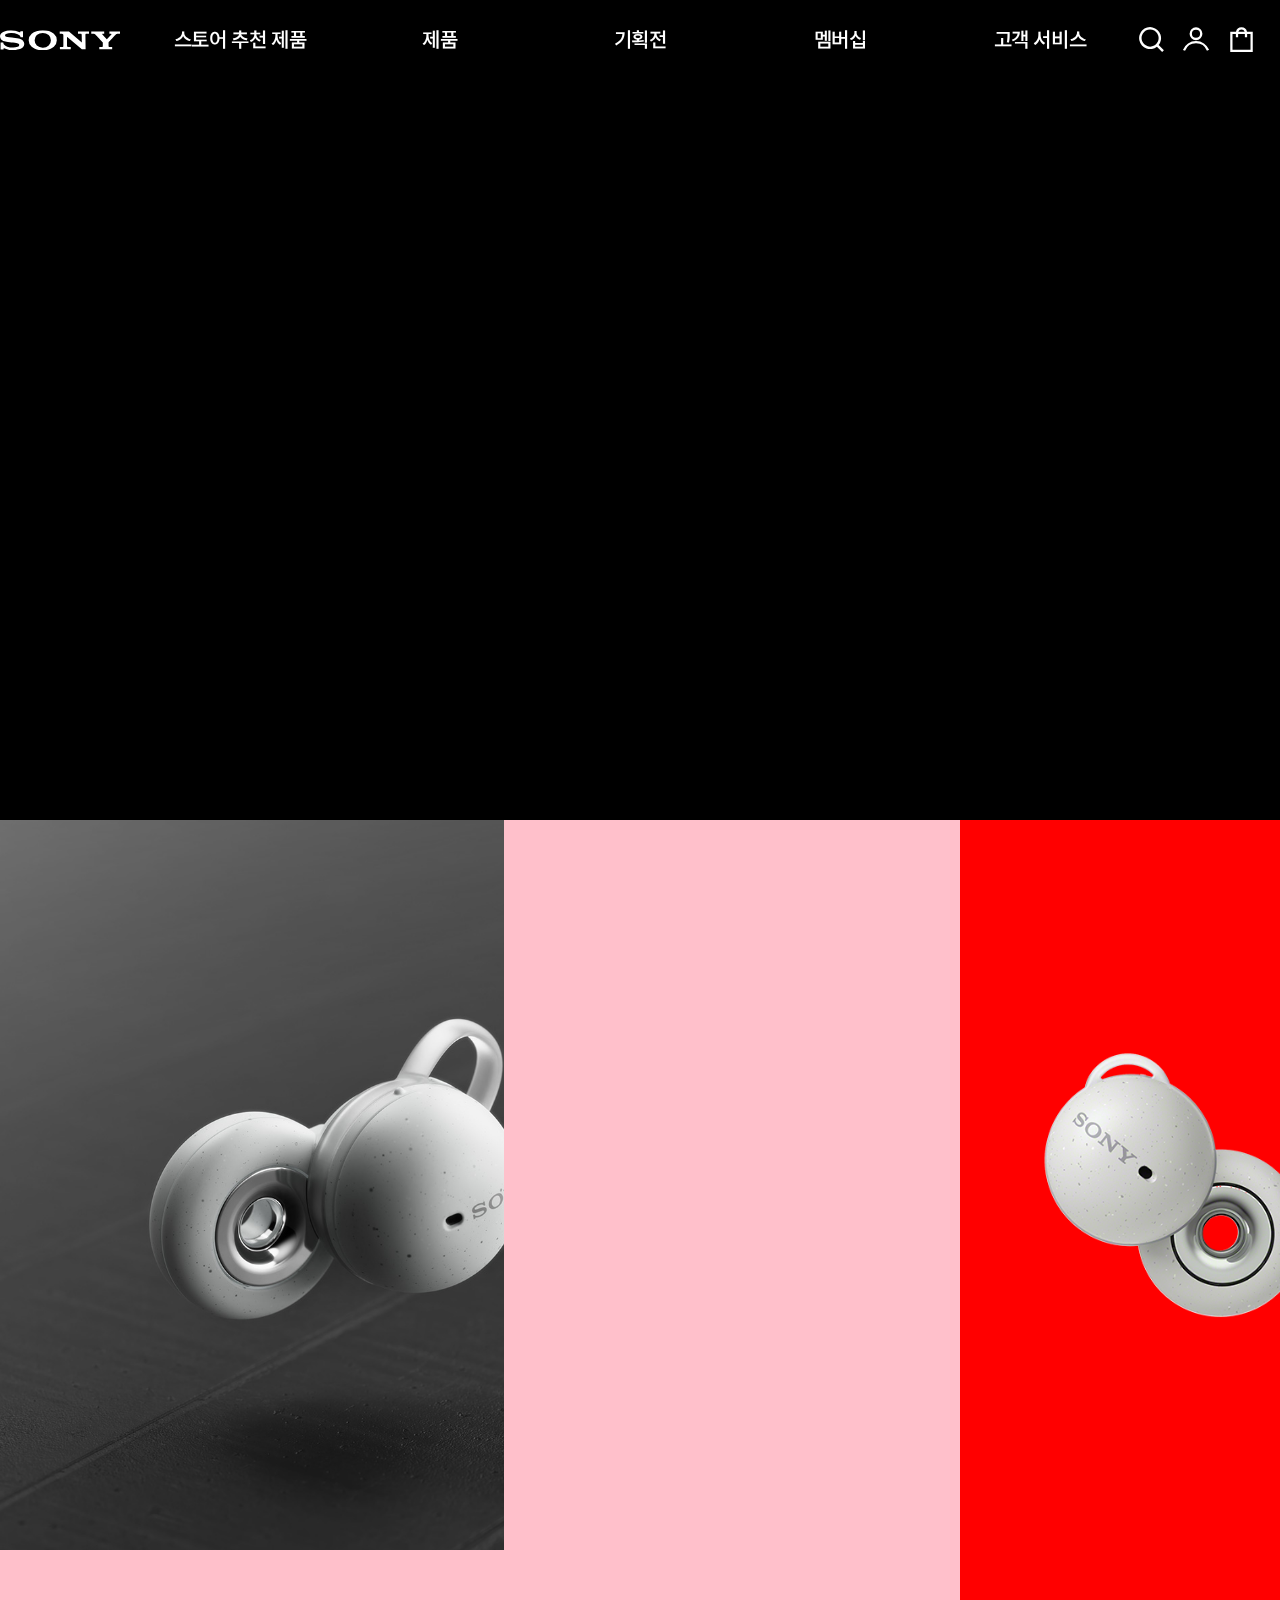
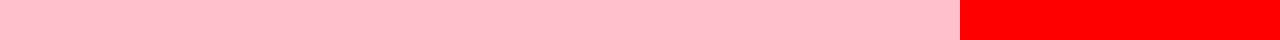
==== index.html @ 3d5e2ffe "fix visual, add signature" ====
<!DOCTYPE html>
<html lang="ko">

<head>
    <meta charset="utf-8">
    <!-- favicon -->
    <link rel="icon" href="/images/favicon_144x144.png">
    <meta name="msapplication-TileImage" content="/images/favicon_144x144.png">
    <link rel="apple-touch-icon" href="/images/favicon_144x144.png">
    <link rel="shortcut icon" href="/images/favicon_144x144.png">

    <meta name="title" content="소니스토어" data-rh="true">
    <meta name="description"
        content="소니 공식 온라인 스토어에서 소니의 최신 제품을 만나고, 카메라, 렌즈, 헤드폰, 이어폰을 구입하는 것은 물론, 소니의 액세서리 및 기기 지원에 대해 살펴보세요."
        data-rh="true">
    <meta property="og:type" content="website" data-rh="true">
    <meta property="og:title" content="소니스토어" data-rh="true">
    <meta property="og:description"
        content="소니 공식 온라인 스토어에서 소니의 최신 제품을 만나고, 카메라, 렌즈, 헤드폰, 이어폰을 구입하는 것은 물론, 소니의 액세서리 및 기기 지원에 대해 살펴보세요."
        data-rh="true">
    <meta property="og:image" content="https://image.sony.co.kr/newStore/images/ogimage/main.jpg" data-rh="true">
    <meta property="twitter:card" content="summary" data-rh="true">
    <meta property="twitter:title" content="소니스토어" data-rh="true">
    <meta property="twitter:description"
        content="소니 공식 온라인 스토어에서 소니의 최신 제품을 만나고, 카메라, 렌즈, 헤드폰, 이어폰을 구입하는 것은 물론, 소니의 액세서리 및 기기 지원에 대해 살펴보세요."
        data-rh="true">
    <meta property="twitter:image" content="https://image.sony.co.kr/newStore/images/ogimage/main.jpg" data-rh="true">
    <meta itemprop="name" content="소니스토어" data-rh="true">
    <meta itemprop="description"
        content="소니 공식 온라인 스토어에서 소니의 최신 제품을 만나고, 카메라, 렌즈, 헤드폰, 이어폰을 구입하는 것은 물론, 소니의 액세서리 및 기기 지원에 대해 살펴보세요."
        data-rh="true">
    <meta itemprop="image" content="https://image.sony.co.kr/newStore/images/ogimage/main.jpg" data-rh="true">
    <meta http-equiv="X-UA-Compatible" content="IE=edge">
    <meta name="viewport" content="width=device-width,initial-scale=1,user-scalable=no">
    <title>메인</title>
    <!-- jquery -->
    <script src="https://code.jquery.com/jquery-2.2.4.min.js"
        integrity="sha256-BbhdlvQf/xTY9gja0Dq3HiwQF8LaCRTXxZKRutelT44=" crossorigin="anonymous"></script>

    <!-- swiper -->
    <link rel="stylesheet" href="js/swiper/swiper.min.css">


    <script src="js/swiper/swiper.min.js"></script>
    <!-- prefix -->
    <script src="js/prefixfree.min.js"></script>
    <!--[if lt IE 9]> 
    <script src="js/html5shiv.js"></script>
    <![endif]-->
    <!-- respond.js -->
    <script src="js/respond.min.js"></script>
    <!-- reset -->
    <link rel="stylesheet" href="css/reset.css">

    <link rel="stylesheet" href="css/style.css">
    <script src="js/script.js"></script>
</head>

<body>
    <div class="wrap">
        <!-- header -->
        <header class="header">
            <div class="header-wrap">
                <div class="header-logo">
                    <a href="#">
                        <img src="images/logo.cae2c042.svg" alt="">
                    </a>
                </div>
                <div class="header-gnb">
                    <ul class="menu-list clearfix">
                        <li><a href="#">스토어 추천 제품</a>
                            <ul class="sub-menu-list clearfix">
                                <li><a href="#">추천 제품</a></li>
                                <li><a href="#">선물 제안</a></li>
                            </ul>
                        </li>
                        <li><a href="#">제품</a>
                            <ul class="sub-menu-list clearfix">
                                <li><a href="#">카메라</a></li>
                                <li><a href="#">비디오 카메라</a></li>
                                <li><a href="#">오디오</a></li>
                                <li><a href="#">액세서리</a></li>
                                <li><a href="#">PlayStation®</a></li>
                            </ul>
                        </li>
                        <li><a href="#">기획전</a>
                            <ul class="sub-menu-list clearfix">
                                <li><a href="#">소니스토어 단독</a></li>
                                <li><a href="#">혜택존</a></li>
                                <li><a href="#">예약판매</a></li>
                                <li><a href="#">정품등록 이벤터</a></li>
                                <li><a href="#">LIVE ON</a></li>
                            </ul>
                        </li>
                        <li><a href="#">멤버십</a>
                            <ul class="sub-menu-list clearfix">
                                <li><a href="#">등급&혜택 안내</a></li>
                            </ul>
                        </li>
                        <li><a href="#">고객 서비스</a>
                            <ul class="sub-menu-list clearfix">
                                <li><a href="#">FAQ&공지사항</a></li>
                                <li><a href="#">정품등록 안내</a></li>
                                <li><a href="#">제품 지원</a></li>
                                <li><a href="#">구매 상담</a></li>
                                <li><a href="#">직영점 안내</a></li>
                                <li><a href="#">동영상 강좌</a></li>
                            </ul>
                        </li>
                    </ul>
                </div>
                <div class="header-ico">
                    <button class="search-btn"></button>
                    <button class="login-btn"></button>
                    <a href="#" class="cart-btn"></a>
                </div>
            </div>
        </header>
        <!-- main -->
        <section class="main">
            <div class="main-wrap">
                <!-- visual -->
                <div class="visual">
                    <div class="visual-wrap">
                        <!-- swiper 5개 다 동영상 -->
                        <div class="swiper-container sw-container">
                            <div class="swiper-wrapper">
                                <div class="swiper-slide">
                                    <video src="https://image.sony.co.kr/newStore/video/1214_SONY_A7M4_60s.mp4"
                                        class="visual-slide-play" muted autoplay loop></video>
                                    <div class="video-desc"></div>
                                </div>
                                <div class="swiper-slide">
                                    <video src="https://image.sony.co.kr/newStore/video/220613_WH-1000XM5_10sec.mp4"
                                        class="visual-slide-play v-size" muted autoplay loop></video>
                                    <div class="video-desc"></div>
                                </div>
                                <div class="swiper-slide">
                                    <video src="https://image.sony.co.kr/newStore/video/220401_Linkbuds_10sec.mp4"
                                        class="visual-slide-play" muted autoplay loop></video>
                                    <div class="video-desc"></div>
                                </div>
                                <div class="swiper-slide">
                                    <video src="https://image.sony.co.kr/newStore/video/220428_a1_60sec.mp4"
                                        class="visual-slide-play" muted autoplay loop></video>
                                    <div class="video-desc"></div>
                                </div>
                            </div>
                        </div>
                        <div class="swiper-pagination sw-pagination-made">
                            <span class="swiper-pagination-current">No.01</span>
                            <span class="swiper-pagination-total"></span>
                        </div>
                    </div>
                </div>
                <!-- signature -->
                <div class="signature">
                    <div class="signature-wrap clearfix">
                        <div class="sig-swiper-pic swiper-container">
                            <div class="sig-wrapper swiper-wrapper">
                                <!-- swiper 4개 동시에돌아감-->
                                <div class="swiper-slide sw-slide-1"></div>
                                <div class="swiper-slide sw-slide-2"></div>
                                <div class="swiper-slide sw-slide-3"></div>
                                <div class="swiper-slide sw-slide-4"></div>
                            </div>
                        </div>
                        
                        <div class="sig-swiper-items swiper-container">
                            <div class="sig-subslide-wrap swiper-wrapper">
                                <div class="swiper-slide sw-subslide-1"></div>
                                <div class="swiper-slide sw-subslide-2"></div>
                                <div class="swiper-slide sw-subslide-3"></div>
                                <div class="swiper-slide sw-subslide-4"></div>
                            </div>
                            <div class="swiper-scrollbar"></div>
                        </div>
                    </div>
                </div>
                <!-- event -->
                <div class="event">
                    <div class="event-title"></div>
                    <div class="event-list">
                        <div class="event-wrap">
                            <div class="event-desc">
                                <!-- <h2>여름방학, 일취월장</h2>
                                <p>언제 어디서나, 집중을 위한 필수템</p> -->
                            </div>
                            <div class="event-swiper"></div>
                        </div>
                        <div class="sub-event">
                            <div class="sub-event-swiper"></div>
                        </div>
                    </div>
                    <!-- <a href="#">더 보러가기</a> -->
                </div>
                <!-- product -->
                <div class="product">
                    <div class="product-wrap">
                        <h2 class="product-title"></h2>
                        <ul class="product-list">
                            <li><a href="#"></a></li>
                            <li><a href="#"></a></li>
                            <li><a href="#"></a></li>
                            <li><a href="#"></a></li>
                        </ul>
                    </div>
                </div>
                <!-- banner -->
                <div class="banner">
                    <div class="banner-wrap">
                        <div class="banner-title"></div>
                        <!-- <a href="#">자세히 보기</a> -->
                    </div>
                </div>
                <!-- help -->
                <div class="help">
                    <div class="help-wrap">
                        <div class="help-title"></div>
                        <ul class="help-list">
                            <li></li>
                            <li></li>
                            <li></li>
                            <li></li>
                        </ul>
                    </div>
                </div>
            </div>
        </section>
        <!-- footer -->
        <footer class="footer">
            <div class="footer-wrap">
                <div class="social-wrap">
                    <div class="follow-sns"></div>
                    <div class="family-company">
                        <div class="family-company-links"></div>
                        <a href="global-company"></a>
                    </div>
                </div>
                <div class="legal">
                    <div class="legal-list"></div>
                    <div class="legal-warning"></div>
                </div>
                <address class="sony-addr">
                    <span></span>
                    <span></span>
                    <span></span>
                    <span></span>
                </address>
            </div>
        </footer>
    </div>


</body>

</html>
---- css/style.css ----
@charset 'utf-8';

/* font */
@import url('https://fonts.googleapis.com/css2?family=Noto+Sans+KR:wght@400;700&family=Roboto:wght@300;400;700&display=swap');

@font-face {
    font-family: 'SSTpro';
    src: url('font/sstpro-bold.woff2');
}

@font-face {
    font-family: 'SSTpro';
    src: url('font/sstpro-light.woff2');
}

@font-face {
    font-family: 'SSTpro';
    src: url('font/sstpro-medium.woff2');
}

@font-face {
    font-family: "Segoe UI";
    src: url('font/Segoe\ UI.ttf');
}

@font-face {
    font-family: "Segoe UI";
    src: url('font/Segoe\ UI\ Bold.ttf');
}

@font-face {
    font-family: "Segoe UI";
    src: url('font/Segoe\ UI\ Bold\ Italic.ttf');
}

@font-face {
    font-family: "Segoe UI";
    src: url('font/Segoe\ UI\ Italic.ttf');
}

/* reset */
* {
    margin: 0;
    padding: 0;
    box-sizing: border-box;
}

ul,
li {
    list-style: none;
}

img {
    vertical-align: middle;
    border: 0;
}

a {
    color: black;
    text-decoration: none;
}

html {
    font-size: 10px;
    overflow-x: hidden;
}

button {
    cursor: pointer;
    font-size: inherit;
    border-radius: 0;
    background: none;
}

body {
    min-width: 320px;
    display: block;
    font-family:
        "SSTPro",
        "Noto Sans KR",
        -apple-system,
        BlinkMacSystemFont,
        /* no*/
        "Segoe UI",
        "Roboto",
        "Helvetica Neue",
        /* no*/
        Arial,
        /* no*/
        sans-serif,
        /* no*/
        "Apple Color Emoji",
        /* no*/
        "Segoe UI Emoji",
        /* no*/
        "Segoe UI Symbol";
    /* no*/
    font-size: 14px;
    line-height: 1.4;
    letter-spacing: -0.025em;
    color: #666;
    margin: 0 auto;
    overflow-x: hidden;
    background-color: #000;

    /* background-color: #000; */
}

/* 공통클래스 */
.clearfix::after {
    content: "";
    position: relative;
    display: block;
    width: 100%;
    clear: both;
}

.inner {
    position: relative;
    display: block;
    width: 100%;
    margin: 0 auto;
}

.wrap {
    width: 100%;
    min-width: 320px;
    background-color: #000;
}

/* header */
.header {
    position: fixed;
    left: 0;
    top: 0;
    width: 100%;
    background-color: #000;
    z-index: 99;
    height: 80px;
    /* overflow: hidden; */
}

.header-wrap {
    position: relative;
    display: block;
    width: 1920px;
    height: 80px;
    margin: 0 auto;
}

.header-logo {
    position: absolute;
    top: 50%;
    transform: translateY(-50%);
    padding: 9px 0;
}

.header-logo>a {
    position: relative;
    display: block;
    width: 100%;
    height: 100%;
}

.header-gnb {
    position: relative;
    display: block;
    width: 1000px;
    margin: 0 auto;
    /* background-color: pink; */
}

.header-gnb::before {
    content: '';
    position: absolute;
    left: 50%;
    transform: translateX(-50%);
    top: 80px;
    width: 100vw;
    height: 0;
    background-color: #000;
    visibility: hidden;
    transition: top 0.2s, height 0.2s;
    border-top: 1px solid rgba(255, 255, 255, 0.2);
}

.header-gnb:hover::before {
    /* padding: 1.4em 0 2.6em; */
    top: 80px;
    height: calc(100% - 80px);
    visibility: visible;
}

.header-gnb:hover .sub-event-swiper {
    visibility: visible;
    margin-top: 0;
}

.menu-list {
    position: relative;
    display: table;
    table-layout: fixed;
    /* height: 80px; */
}

.menu-list>li>a {
    display: block;
    height: 80px;
    /* background-color: red; */

}

.menu-list>li:hover>a {
    color: #5865f5;
    border-bottom: 2px solid #5865f5;
}

.menu-list>li:hover .sub-menu-list {}

.menu-list>li:hover {
    background-color: #111;
}

.menu-list li {
    display: table-cell;
    /* float: left; */
    width: 200px;
}

.menu-list li a {
    display: block;
    color: #fff;
    text-align: center;
    font-weight: 500;
    font-size: 20px;
    line-height: 1;
    padding: 29px 0;
    transition: color 0.5s;
}

/* .header-show {
    height: 40%;
} */

.header-gnb:hover .sub-menu-list {
    padding: 20px 0;
    visibility: visible;
}

.sub-menu-list {
    position: relative;
    display: block;
    height: 100%;
    padding: 0;
    transition: padding 0.2s;
    visibility: hidden;
    /* transition: margin 0.2s; */
}

/* .sub-menu-show {
    display: block;
    visibility: visible;
    height: 100%;
} */

.sub-menu-list li:hover a {
    color: #5865f5;
}

.sub-menu-list li {
    width: 100%;
    display: block;
    transition: all 0.1s;
}

.sub-menu-list li a {
    display: block;
    padding: 15px 0;
    font-weight: 300;
    line-height: 1.4;
    font-size: 19px;
    color: #ccc;
}


.header-ico {
    position: absolute;
    right: 25px;
    top: 0;
    padding-top: 25px;
    padding-bottom: 15px;
    height: 100%;
}

.search-btn {
    display: inline-block;
    width: 27px;
    height: 27px;
    background: url('../images/ic_search.svg') no-repeat center;
    background-size: contain;
    color: #fff;
    border: 0;
}

.login-btn {
    display: inline-block;
    width: 28px;
    height: 28px;
    background: url('../images/ic_mypage.svg') no-repeat center;
    background-size: contain;
    color: #fff;
    border: 0;
    margin-left: 14px;
}

.cart-btn {
    display: inline-block;
    width: 27px;
    height: 27px;
    background: url('../images/ic_cart.svg') no-repeat center;
    background-size: contain;
    color: #fff;
    border: 0;
    margin-left: 14px;
}

@media all and (max-width:1800px) {
    .header-wrap {
        width: 100%;
    }
}

/* main */
.main {
    width: 100%;

}

.main-wrap {
    width: 1920px;
    height: 100%;
    margin: 0 auto;

}

/* visual */

.visual {
    width: 100%;
    height: 100%;
}

.visual-wrap {
    position: relative;
    width: 100%;
    height: 100%;
}

.sw-container {
    position: relative;
    margin: 0 auto;
    padding: 0;
}

.swiper-wrapper {
    position: relative;
    width: 100%;
    height: 100%;
    box-sizing: content-box;

}

.swiper-slide {
    height: calc(100vh - 80px);
    max-height: 1100px;
    min-height: 600px;
    background-size: cover;
    background-repeat: no-repeat;
    background-position: 50%;
}

.visual-slide-play {
    width: 100%;
    height: 100%;
    object-fit: fill;
}

.v-size {
    height: 100%;
}

.video-desc {
    width: 100%;
}

.swiper-pagination {
    position: absolute;
    left: auto;
    right: 30px;
    bottom: 35px;
    width: auto;
    font-size: 16px;
    background-color: white;
}



/* signature */
.signature {
    position: relative;
    height: 100%;
}

.signature-wrap {
    position: relative;
    background-color: pink;
    width: 100%;
}

.sig-swiper-pic {
    position: relative;
    display: block;
    float: left;
    width: 50%;
    height: 100%;
    overflow: hidden;
}

.sw-slide-1 {
    position: relative;
    display: block;
    width: 56vh;
    height: 57vw;
    background: url('../images/메인추천배너_01.jpg');
    background-size: cover;
}


.sig-swiper-items {
    position: relative;
    display: block;
    width: 50%;
    height: 100%;
    background-color: red;
}

.sig-subslide-wrap {}

.sw-subslide-1 {
    position: relative;
    display: block;
    width: 56vh;
    height: 57vw;
    background: url('../images/signature-items-1.png');
    background-size: cover;
}

/* event */

/* product */

/* banner */

/* help */

/* footer */
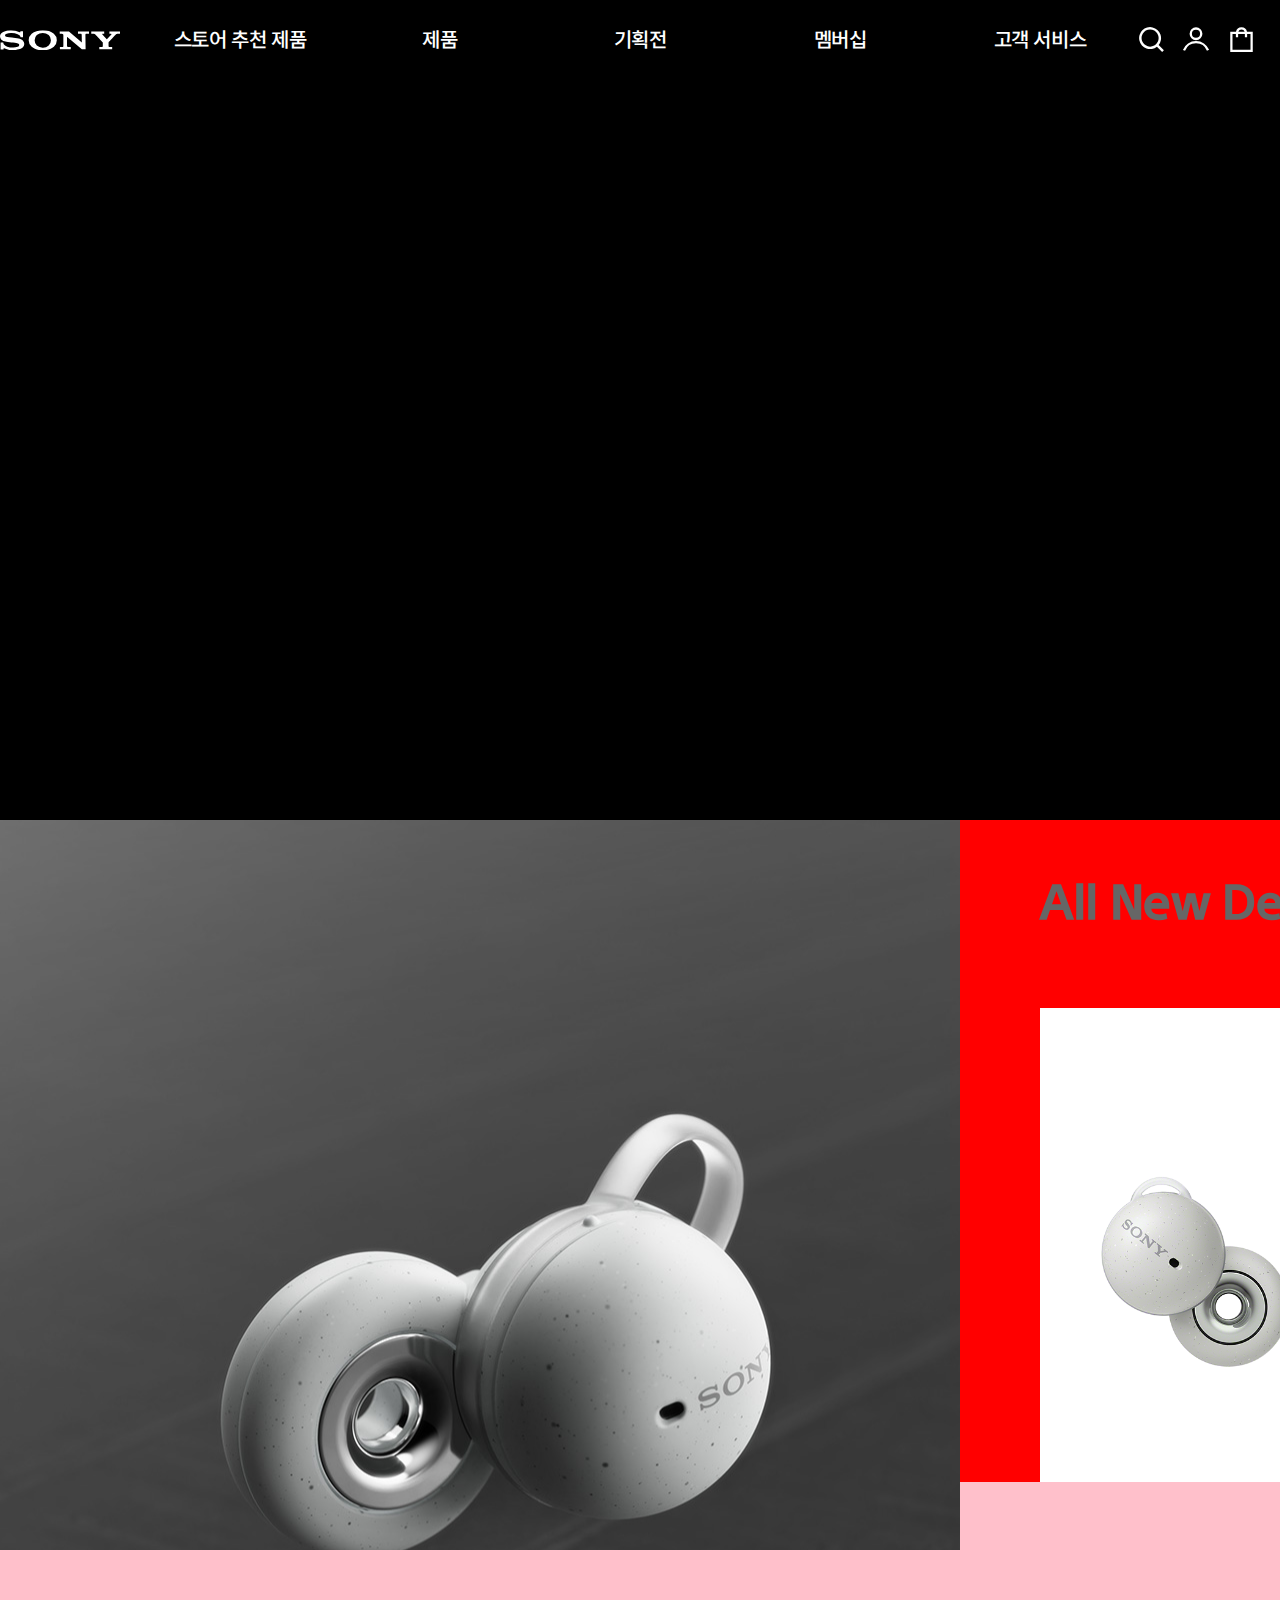
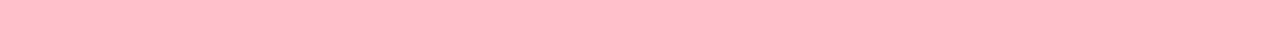
==== commit bcf9d339: "add signature" ====
--- a/index.html
+++ b/index.html
@@ -165,13 +165,18 @@
                                 <div class="swiper-slide sw-slide-4"></div>
                             </div>
                         </div>
-                        
+
                         <div class="sig-swiper-items swiper-container">
                             <div class="sig-subslide-wrap swiper-wrapper">
-                                <div class="swiper-slide sw-subslide-1"></div>
-                                <div class="swiper-slide sw-subslide-2"></div>
-                                <div class="swiper-slide sw-subslide-3"></div>
-                                <div class="swiper-slide sw-subslide-4"></div>
+                                <div class="swiper-slide sw-subslide-1">
+                                    <h2 class="subslide-title">All New Design</h2>
+                                    <div class="subslide-img-wrap">
+                                        <a href="#" class="subslide-img-1"></a>
+                                    </div>
+                                    <h3 class="item-name">WH-1000XM5</h3>
+                                    <p class="item-desc">All New Design</p>
+                                </div>
+
                             </div>
                             <div class="swiper-scrollbar"></div>
                         </div>
--- a/css/style.css
+++ b/css/style.css
@@ -249,7 +249,7 @@
 
 .sub-menu-list {
     position: relative;
-    display: block;
+    display: none;
     height: 100%;
     padding: 0;
     transition: padding 0.2s;
@@ -429,7 +429,7 @@
 .sw-slide-1 {
     position: relative;
     display: block;
-    width: 56vh;
+    width: 100%;
     height: 57vw;
     background: url('../images/메인추천배너_01.jpg');
     background-size: cover;
@@ -441,6 +441,7 @@
     display: block;
     width: 50%;
     height: 100%;
+    padding-left: 80px;
     background-color: red;
 }
 
@@ -449,12 +450,41 @@
 .sw-subslide-1 {
     position: relative;
     display: block;
-    width: 56vh;
-    height: 57vw;
-    background: url('../images/signature-items-1.png');
+    width: 100%;
+    height: 51.7vw;
+}
+
+.subslide-title {
+    position: relative;
+    display: block;
+    font-size: 48px;
+    font-weight: 700;
+    line-height: 1.2;
+    margin-top: 50px;
+    margin-bottom: 80px;
+}
+
+.subslide-img-wrap {
+    position: relative;
+    display: block;
+    width: 528px;
+    height: 528px;
+    background-color: #fff;
+}
+
+.subslide-img-1 {
+    position: relative;
+    display: block;
+    width: 100%;
+    height: 100%;
+    background: url('../images/signature-items-1.png') no-repeat left;
     background-size: cover;
 }
 
+.item-name {}
+
+.item-desc {}
+
 /* event */
 
 /* product */
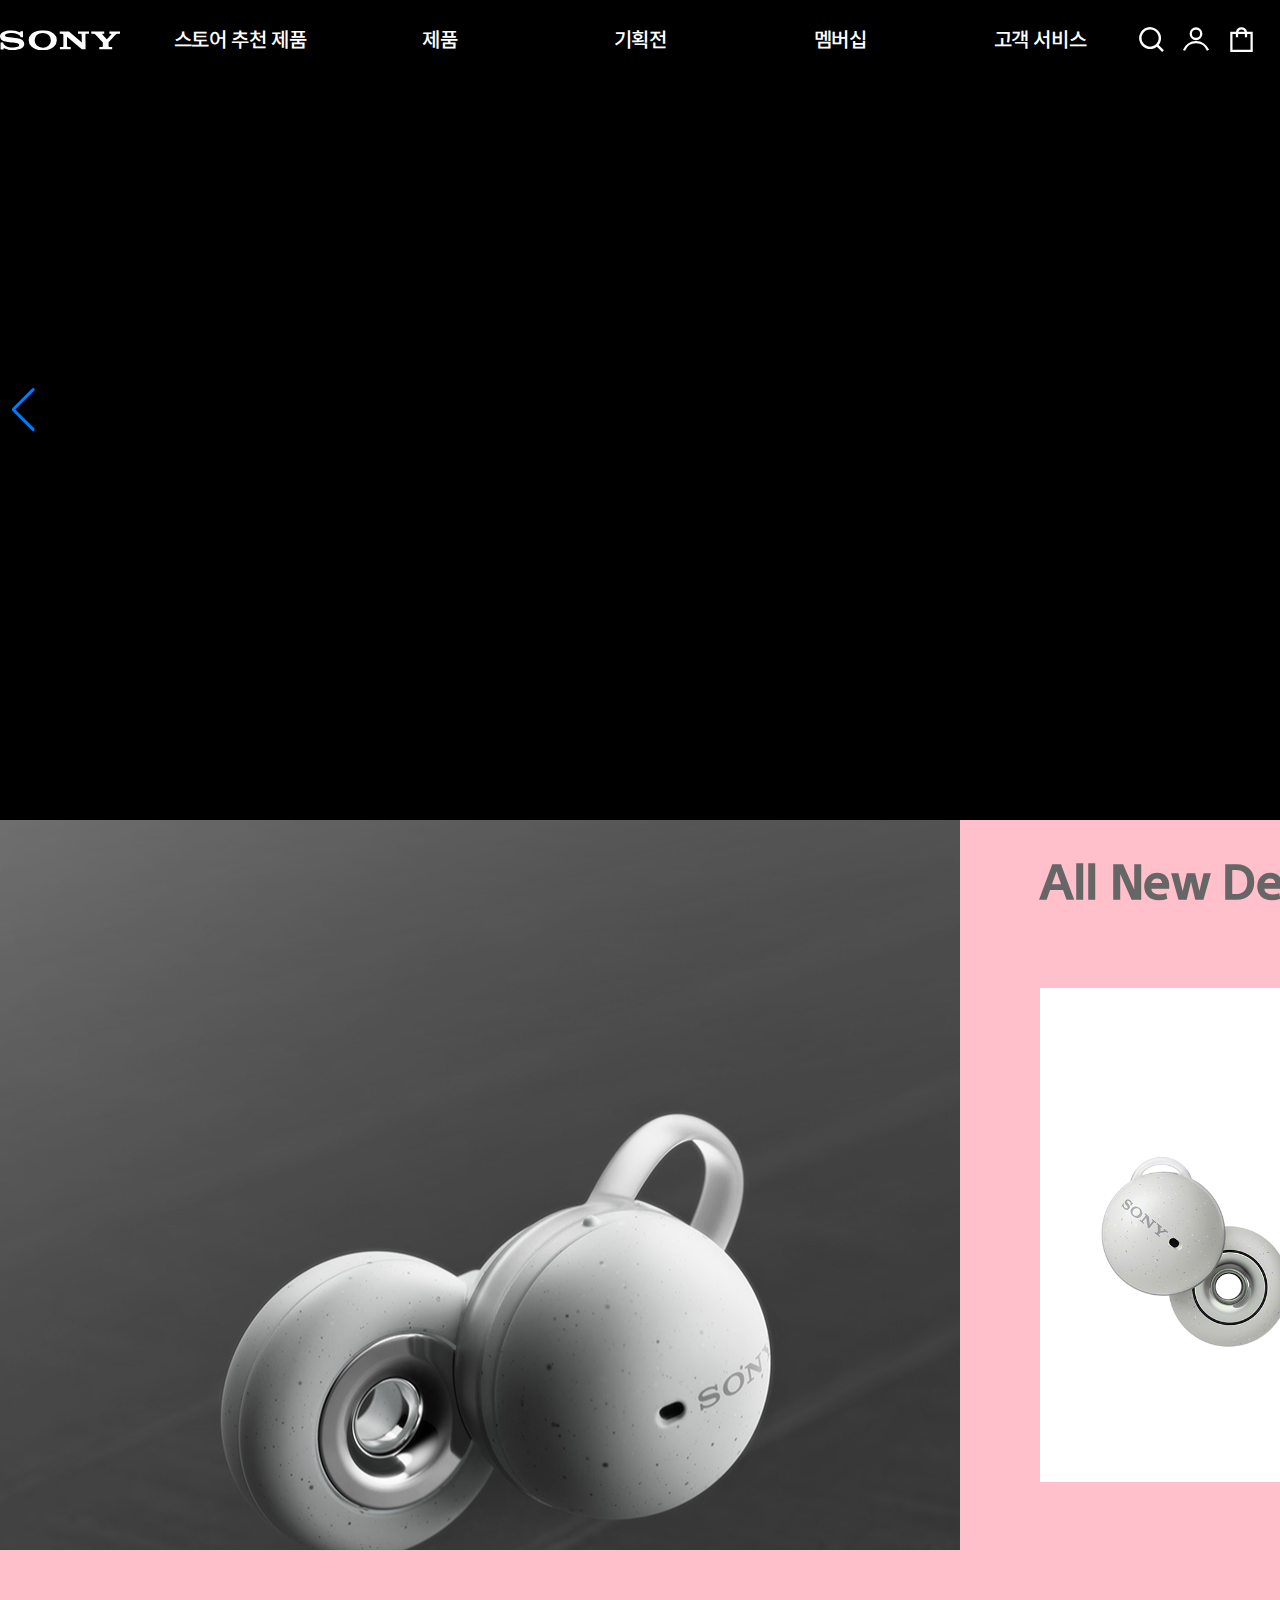
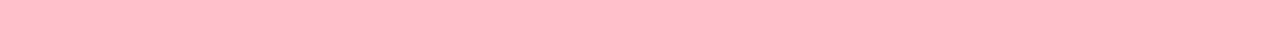
==== commit 526c5077: "add swiper-button and javascript" ====
--- a/index.html
+++ b/index.html
@@ -147,6 +147,8 @@
                                 </div>
                             </div>
                         </div>
+                        <div class="swiper-button-next"></div>
+                        <div class="swiper-button-prev"></div>
                         <div class="swiper-pagination sw-pagination-made">
                             <span class="swiper-pagination-current">No.01</span>
                             <span class="swiper-pagination-total"></span>
--- a/css/style.css
+++ b/css/style.css
@@ -393,6 +393,16 @@
     width: 100%;
 }
 
+.swiper-button-next {
+    position: absolute;
+    top: 0px;
+    left: 0px;
+    width: 50px;
+    height: 50px;
+    background-color: #fff;
+    transform: translate(-50%, -50%);
+}
+
 .swiper-pagination {
     position: absolute;
     left: auto;
@@ -442,7 +452,6 @@
     width: 50%;
     height: 100%;
     padding-left: 80px;
-    background-color: red;
 }
 
 .sig-subslide-wrap {}
@@ -460,7 +469,7 @@
     font-size: 48px;
     font-weight: 700;
     line-height: 1.2;
-    margin-top: 50px;
+    margin-top: 30px;
     margin-bottom: 80px;
 }
 
@@ -481,9 +490,19 @@
     background-size: cover;
 }
 
-.item-name {}
-
-.item-desc {}
+.item-name {
+    margin-top: 16px;
+    line-height: 1.3;
+    font-size: 32px;
+    font-weight: 700;
+    color: #222;
+}
+
+.item-desc {
+    margin-top: 4px;
+    font-size: 18px;
+    color: #666;
+}
 
 /* event */
 
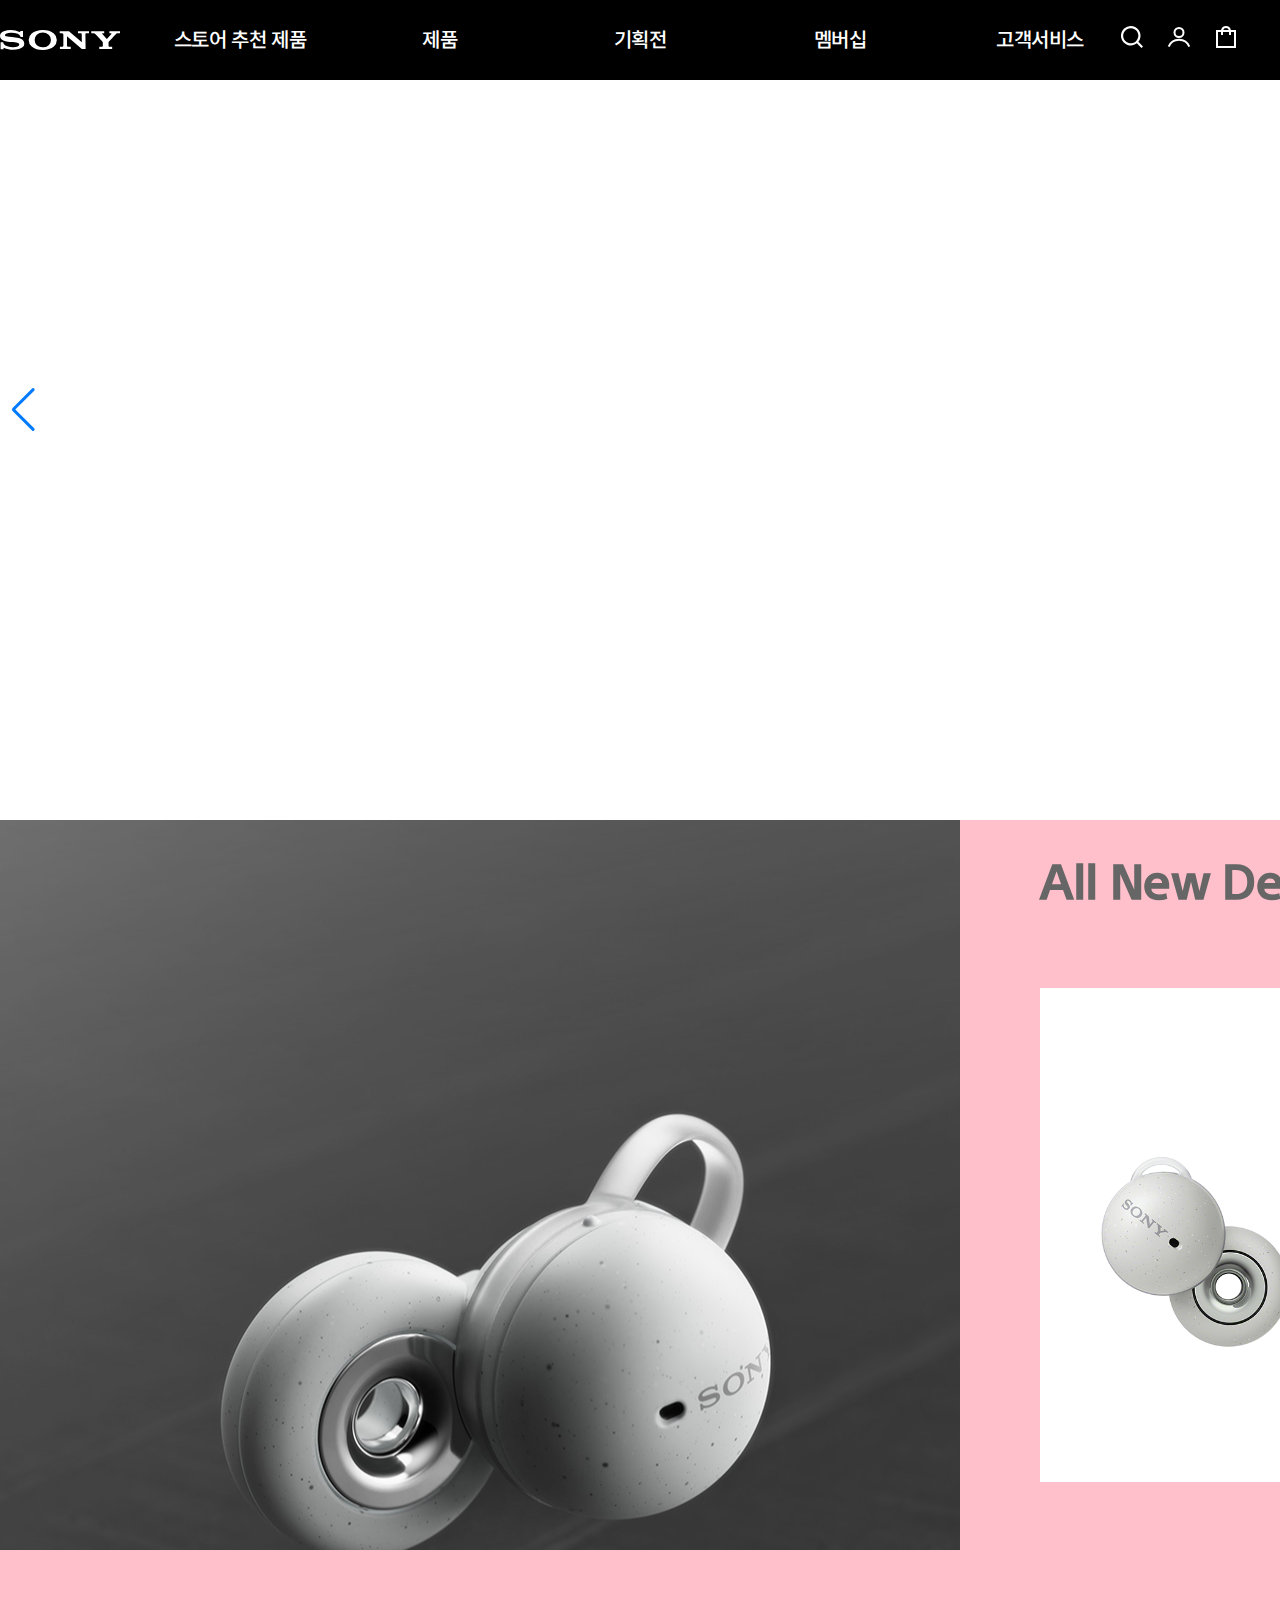
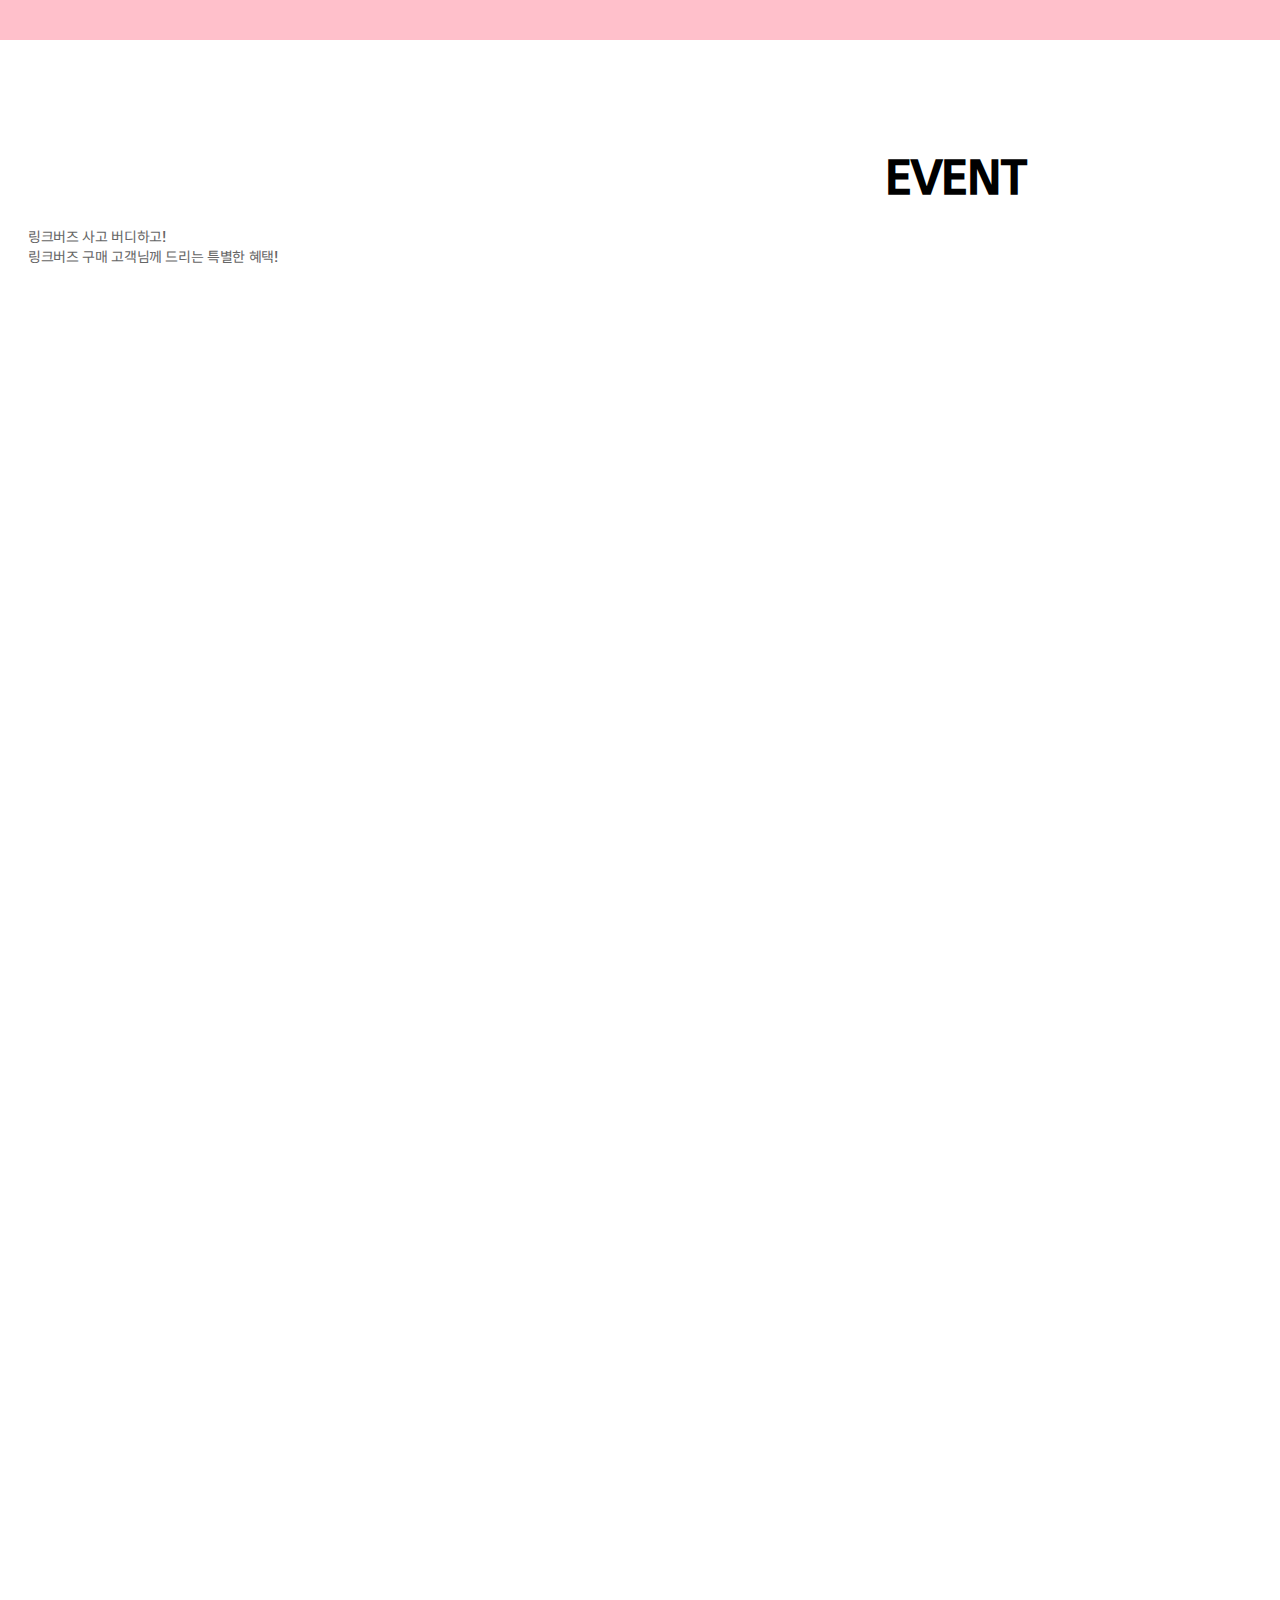
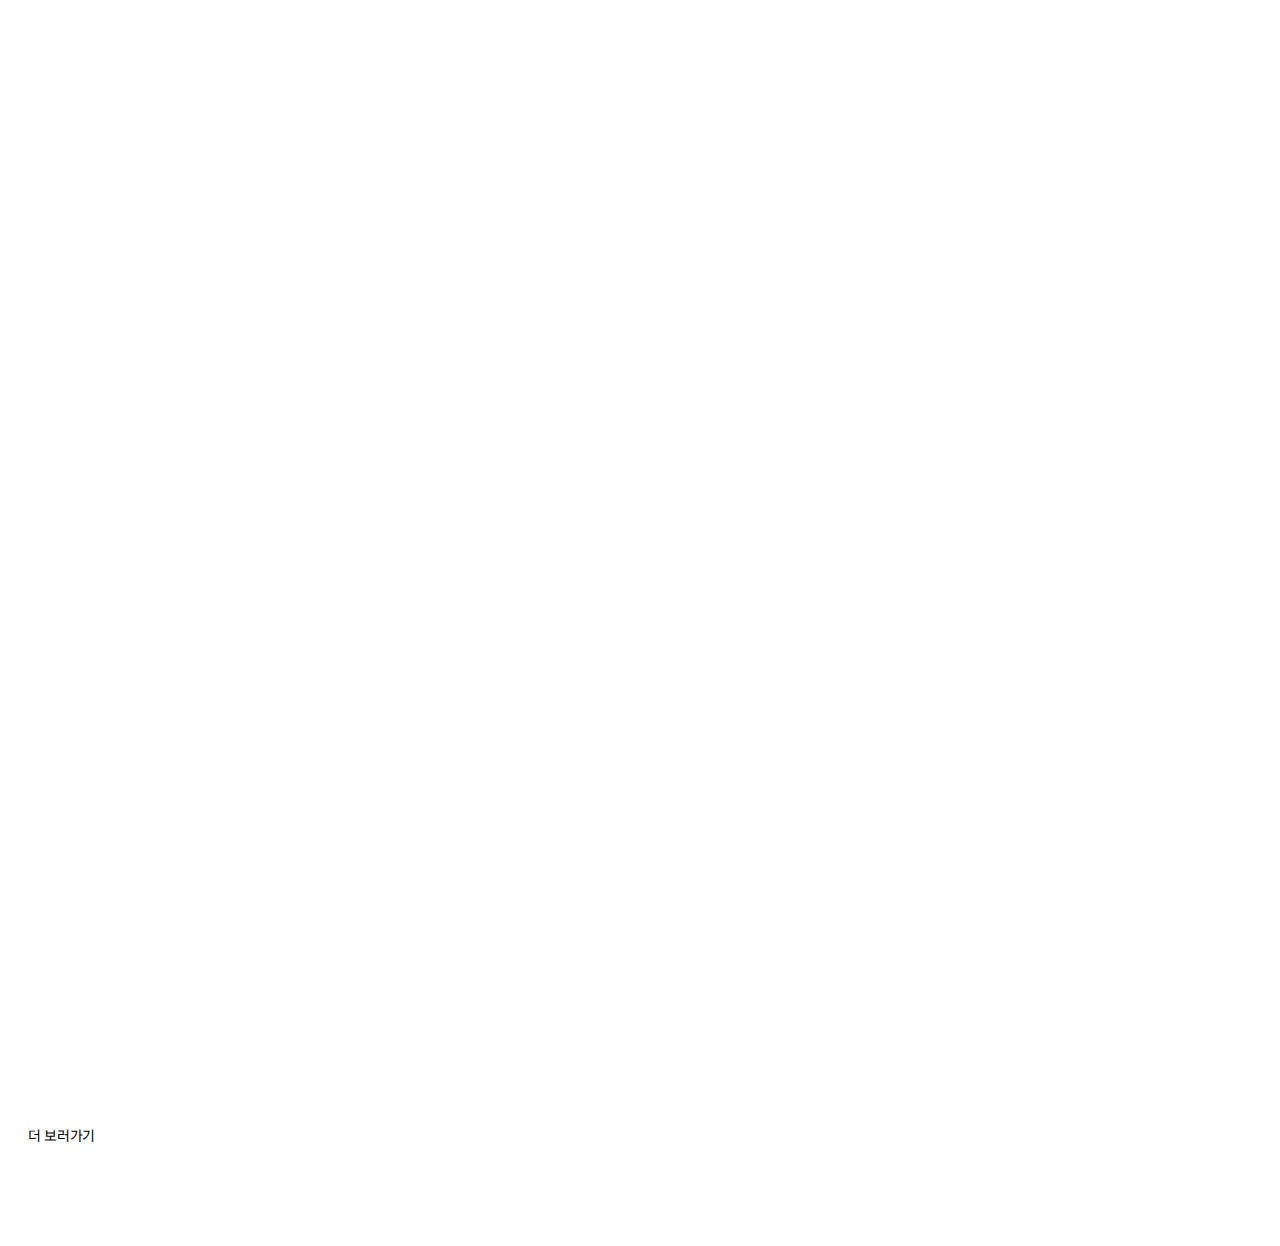
==== commit dc518a21: "html,css,js 대폭수정중.." ====
--- a/index.html
+++ b/index.html
@@ -60,22 +60,22 @@
     <div class="wrap">
         <!-- header -->
         <header class="header">
-            <div class="header-wrap">
-                <div class="header-logo">
-                    <a href="#">
-                        <img src="images/logo.cae2c042.svg" alt="">
-                    </a>
-                </div>
-                <div class="header-gnb">
-                    <ul class="menu-list clearfix">
-                        <li><a href="#">스토어 추천 제품</a>
-                            <ul class="sub-menu-list clearfix">
-                                <li><a href="#">추천 제품</a></li>
-                                <li><a href="#">선물 제안</a></li>
-                            </ul>
-                        </li>
-                        <li><a href="#">제품</a>
-                            <ul class="sub-menu-list clearfix">
+            <div class="inner">
+                <a href="#" class="logo"><img src="images/logo.cae2c042.svg" alt=""> Sony</a>
+                <nav class="gnb">
+                    <ul class="depth1 clearfix">
+                        <li>
+                            <a href="#">스토어 추천 제품</a>
+                            <ul class="depth2 clearfix">
+                                <li>
+                                    <a href="#">추천 제품</a>
+                                    <a href="#">선물 제안</a>
+                                </li>
+                            </ul>
+                        </li>
+                        <li>
+                            <a href="#">제품</a>
+                            <ul class="depth2 clearfix">
                                 <li><a href="#">카메라</a></li>
                                 <li><a href="#">비디오 카메라</a></li>
                                 <li><a href="#">오디오</a></li>
@@ -83,22 +83,25 @@
                                 <li><a href="#">PlayStation®</a></li>
                             </ul>
                         </li>
-                        <li><a href="#">기획전</a>
-                            <ul class="sub-menu-list clearfix">
+                        <li>
+                            <a href="#">기획전</a>
+                            <ul class="depth2 clearfix">
                                 <li><a href="#">소니스토어 단독</a></li>
                                 <li><a href="#">혜택존</a></li>
                                 <li><a href="#">예약판매</a></li>
-                                <li><a href="#">정품등록 이벤터</a></li>
+                                <li><a href="#">정품등록 이벤트</a></li>
                                 <li><a href="#">LIVE ON</a></li>
                             </ul>
                         </li>
-                        <li><a href="#">멤버십</a>
-                            <ul class="sub-menu-list clearfix">
+                        <li>
+                            <a href="#">멤버십</a>
+                            <ul class="depth2 clearfix">
                                 <li><a href="#">등급&혜택 안내</a></li>
                             </ul>
                         </li>
-                        <li><a href="#">고객 서비스</a>
-                            <ul class="sub-menu-list clearfix">
+                        <li>
+                            <a href="#">고객서비스</a>
+                            <ul class="depth2 clearfix">
                                 <li><a href="#">FAQ&공지사항</a></li>
                                 <li><a href="#">정품등록 안내</a></li>
                                 <li><a href="#">제품 지원</a></li>
@@ -107,12 +110,13 @@
                                 <li><a href="#">동영상 강좌</a></li>
                             </ul>
                         </li>
+
                     </ul>
-                </div>
-                <div class="header-ico">
-                    <button class="search-btn"></button>
-                    <button class="login-btn"></button>
-                    <a href="#" class="cart-btn"></a>
+                </nav>
+                <div class="menu">
+                    <button class="search-btn">Search</button>
+                    <button class="login-btn">Login</button>
+                    <a href="#" class="cart-link">cart</a>
                 </div>
             </div>
         </header>
@@ -123,7 +127,7 @@
                 <div class="visual">
                     <div class="visual-wrap">
                         <!-- swiper 5개 다 동영상 -->
-                        <div class="swiper-container sw-container">
+                        <div class="swiper-container sw-visual ">
                             <div class="swiper-wrapper">
                                 <div class="swiper-slide">
                                     <video src="https://image.sony.co.kr/newStore/video/1214_SONY_A7M4_60s.mp4"
@@ -160,7 +164,6 @@
                     <div class="signature-wrap clearfix">
                         <div class="sig-swiper-pic swiper-container">
                             <div class="sig-wrapper swiper-wrapper">
-                                <!-- swiper 4개 동시에돌아감-->
                                 <div class="swiper-slide sw-slide-1"></div>
                                 <div class="swiper-slide sw-slide-2"></div>
                                 <div class="swiper-slide sw-slide-3"></div>
@@ -180,26 +183,34 @@
                                 </div>
 
                             </div>
-                            <div class="swiper-scrollbar"></div>
+                            <div class="swiper-pagination sw-pagination-made">
+                                <span class="swiper-pagination-current">No.01</span>
+                                <span class="swiper-pagination-total"></span>
+                            </div>
                         </div>
                     </div>
                 </div>
                 <!-- event -->
                 <div class="event">
-                    <div class="event-title"></div>
-                    <div class="event-list">
-                        <div class="event-wrap">
-                            <div class="event-desc">
-                                <!-- <h2>여름방학, 일취월장</h2>
-                                <p>언제 어디서나, 집중을 위한 필수템</p> -->
-                            </div>
-                            <div class="event-swiper"></div>
-                        </div>
-                        <div class="sub-event">
-                            <div class="sub-event-swiper"></div>
-                        </div>
-                    </div>
-                    <!-- <a href="#">더 보러가기</a> -->
+                    <div class="event-wrap">
+                        <div class="event-title">
+                            <span>EVENT</span>
+                        </div>
+                        <div class="event-list">
+                            <div class="event-wrapper">
+                                <div class="event-bg">
+                                    <h2 class="event-bg-title">링크버즈 사고 버디하고!</h2>
+                                    <p class="event-bg-desc">링크버즈 구매 고객님께 드리는 특별한 혜택!</p>
+                                </div>
+                                <div class="event-swiper">
+                                    <div class="swiper-slide"></div>
+                                    <div class="swiper-slide"></div>
+                                    <div class="swiper-slide"></div>
+                                </div>
+                            </div>
+                        </div>
+                        <a href="#">더 보러가기</a>
+                    </div>
                 </div>
                 <!-- product -->
                 <div class="product">
@@ -217,7 +228,6 @@
                 <div class="banner">
                     <div class="banner-wrap">
                         <div class="banner-title"></div>
-                        <!-- <a href="#">자세히 보기</a> -->
                     </div>
                 </div>
                 <!-- help -->
--- a/css/style.css
+++ b/css/style.css
@@ -70,6 +70,7 @@
     font-size: inherit;
     border-radius: 0;
     background: none;
+    border: none;
 }
 
 body {
@@ -101,8 +102,6 @@
     color: #666;
     margin: 0 auto;
     overflow-x: hidden;
-    background-color: #000;
-
     /* background-color: #000; */
 }
 
@@ -115,219 +114,172 @@
     clear: both;
 }
 
-.inner {
-    position: relative;
-    display: block;
-    width: 100%;
-    margin: 0 auto;
-}
-
-.wrap {
-    width: 100%;
-    min-width: 320px;
-    background-color: #000;
-}
+
 
 /* header */
 .header {
     position: fixed;
+    display: block;
     left: 0;
     top: 0;
+    overflow: hidden;
     width: 100%;
     background-color: #000;
-    z-index: 99;
     height: 80px;
-    /* overflow: hidden; */
-}
-
-.header-wrap {
-    position: relative;
-    display: block;
-    width: 1920px;
-    height: 80px;
-    margin: 0 auto;
-}
-
-.header-logo {
-    position: absolute;
-    top: 50%;
-    transform: translateY(-50%);
-    padding: 9px 0;
-}
-
-.header-logo>a {
-    position: relative;
-    display: block;
-    width: 100%;
-    height: 100%;
-}
-
-.header-gnb {
-    position: relative;
+    transition: height .5s;
+    z-index: 9999;
+}
+
+
+.inner {
+    position: relative;
+    display: block;
+    max-width: 1920px;
+    margin: 0 auto;
+}
+
+.header .inner::after {
+    content: '';
+    position: absolute;
+    left: 0;
+    bottom: -22px;
+    display: block;
+    width: 100%;
+    height: 1px;
+    background-color: #666;
+
+}
+
+.logo {
+    position: relative;
+    display: inline-block;
+    width: 120px;
+    height: 20px;
+    padding: 30px 0;
+    font-size: 0;
+}
+
+
+.gnb {
+    position: absolute;
+    top: 0;
+    transform: translateX(-50%);
+    left: 50%;
     display: block;
     width: 1000px;
-    margin: 0 auto;
-    /* background-color: pink; */
-}
-
-.header-gnb::before {
+    height: 450px;
+    margin: 0 auto;
+}
+
+.depth1 {
+    position: relative;
+    display: table;
+    table-layout: fixed;
+}
+
+.depth1>li:hover>a {
+    color: #5865f5;
+}
+
+
+.depth1>li {
+    position: relative;
+    display: table-cell;
+    width: 200px
+}
+
+.depth1>li::after {
     content: '';
     position: absolute;
     left: 50%;
     transform: translateX(-50%);
     top: 80px;
-    width: 100vw;
-    height: 0;
-    background-color: #000;
-    visibility: hidden;
-    transition: top 0.2s, height 0.2s;
-    border-top: 1px solid rgba(255, 255, 255, 0.2);
-}
-
-.header-gnb:hover::before {
-    /* padding: 1.4em 0 2.6em; */
-    top: 80px;
-    height: calc(100% - 80px);
-    visibility: visible;
-}
-
-.header-gnb:hover .sub-event-swiper {
-    visibility: visible;
-    margin-top: 0;
-}
-
-.menu-list {
-    position: relative;
-    display: table;
-    table-layout: fixed;
-    /* height: 80px; */
-}
-
-.menu-list>li>a {
-    display: block;
-    height: 80px;
-    /* background-color: red; */
-
-}
-
-.menu-list>li:hover>a {
+    display: block;
+    width: 200px;
+    height: 3px;
+    background-color: #5865f5;
+    opacity: 0;
+    transition: opacity .3s;
+    z-index: 999;
+}
+
+.depth1>li:hover::after {
+    opacity: 1;
+}
+
+.depth1>li>a {
+    position: relative;
+    display: block;
+    text-align: center;
+    font-size: 20px;
+    font-weight: 500;
+    padding: 25px 0;
+    color: #fff;
+}
+
+.depth2 {
+    position: relative;
+    display: block;
+    width: 100%;
+    height: 100%;
+    padding-top: 30px;
+}
+
+.depth2 li a:hover {
     color: #5865f5;
-    border-bottom: 2px solid #5865f5;
-}
-
-.menu-list>li:hover .sub-menu-list {}
-
-.menu-list>li:hover {
-    background-color: #111;
-}
-
-.menu-list li {
-    display: table-cell;
-    /* float: left; */
+}
+
+.depth2 li {
+    float: left;
+}
+
+.depth2 li a {
+    position: relative;
+    display: block;
+    text-align: center;
+    font-size: 18px;
+    font-weight: 400;
+    line-height: 3;
     width: 200px;
-}
-
-.menu-list li a {
-    display: block;
-    color: #fff;
-    text-align: center;
-    font-weight: 500;
-    font-size: 20px;
-    line-height: 1;
-    padding: 29px 0;
-    transition: color 0.5s;
-}
-
-/* .header-show {
-    height: 40%;
-} */
-
-.header-gnb:hover .sub-menu-list {
-    padding: 20px 0;
-    visibility: visible;
-}
-
-.sub-menu-list {
-    position: relative;
-    display: none;
-    height: 100%;
-    padding: 0;
-    transition: padding 0.2s;
-    visibility: hidden;
-    /* transition: margin 0.2s; */
-}
-
-/* .sub-menu-show {
-    display: block;
-    visibility: visible;
-    height: 100%;
-} */
-
-.sub-menu-list li:hover a {
-    color: #5865f5;
-}
-
-.sub-menu-list li {
-    width: 100%;
-    display: block;
-    transition: all 0.1s;
-}
-
-.sub-menu-list li a {
-    display: block;
-    padding: 15px 0;
-    font-weight: 300;
-    line-height: 1.4;
-    font-size: 19px;
     color: #ccc;
 }
 
-
-.header-ico {
-    position: absolute;
-    right: 25px;
-    top: 0;
-    padding-top: 25px;
-    padding-bottom: 15px;
-    height: 100%;
+.menu {
+    position: absolute;
+    right: 10px;
+    top: 25px;
+    display: inline-block;
+    width: 150px;
+    height: 27px;
+    font-size: 0;
 }
 
 .search-btn {
     display: inline-block;
-    width: 27px;
-    height: 27px;
-    background: url('../images/ic_search.svg') no-repeat center;
-    background-size: contain;
-    color: #fff;
-    border: 0;
+    width: 24px;
+    height: 24px;
+    background: url('../images/ic_search.svg');
+    background-size: cover;
+    margin-right: 23px;
 }
 
 .login-btn {
     display: inline-block;
-    width: 28px;
-    height: 28px;
-    background: url('../images/ic_mypage.svg') no-repeat center;
-    background-size: contain;
-    color: #fff;
-    border: 0;
-    margin-left: 14px;
-}
-
-.cart-btn {
+    width: 24px;
+    height: 24px;
+    background: url('../images/ic_mypage.svg');
+    background-size: cover;
+    margin-right: 23px;
+}
+
+.cart-link {
     display: inline-block;
-    width: 27px;
-    height: 27px;
-    background: url('../images/ic_cart.svg') no-repeat center;
-    background-size: contain;
-    color: #fff;
-    border: 0;
-    margin-left: 14px;
-}
-
-@media all and (max-width:1800px) {
-    .header-wrap {
-        width: 100%;
-    }
+    width: 24px;
+    height: 24px;
+    background: url('../images/ic_cart.svg');
+    background-size: cover;
+    vertical-align: top;
+    margin-right: 23px;
 }
 
 /* main */
@@ -505,6 +457,37 @@
 }
 
 /* event */
+.event {
+    position: relative;
+    display: block;
+    background-color: #fff;
+}
+
+.event-wrap {
+    position: relative;
+    display: block;
+    padding: 100px 28px;
+}
+
+.event-title {
+    display: block;
+    width: 150px;
+    margin: 0 auto;
+    margin-bottom: 20px;
+}
+
+.event-title span {
+    text-align: center;
+    font-size: 48px;
+    font-weight: 700;
+    color: #000;
+}
+
+.event-list {
+    position: relative;
+    display: block;
+
+}
 
 /* product */
 
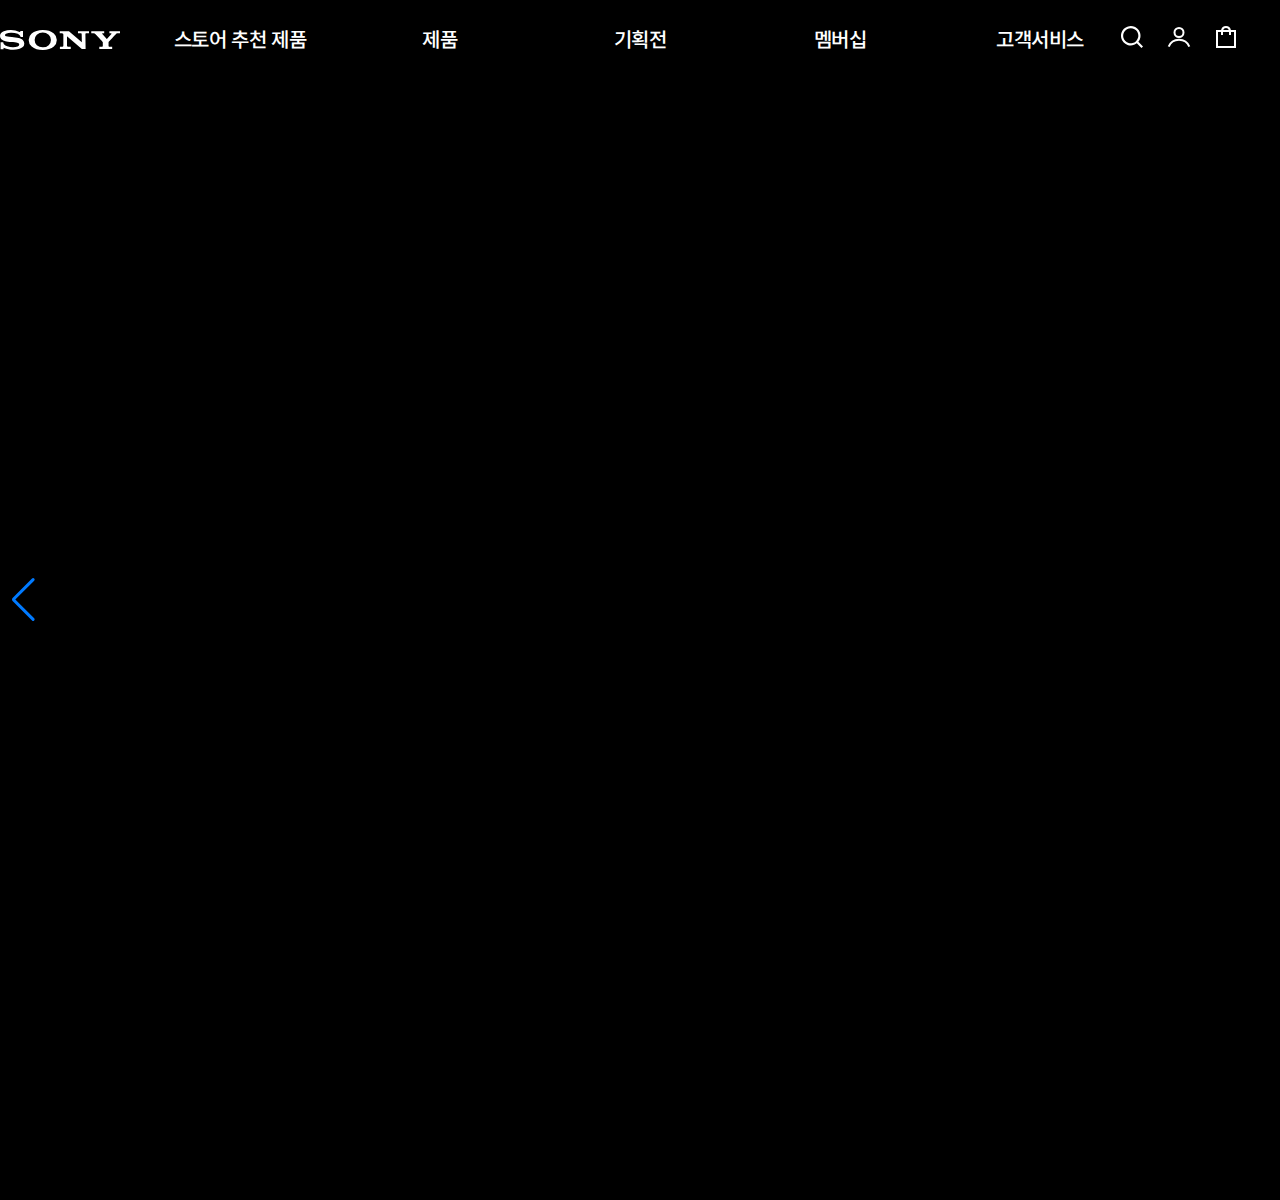
==== commit 9b4bdd0b: "fix visual, add img" ====
--- a/index.html
+++ b/index.html
@@ -125,148 +125,71 @@
             <div class="main-wrap">
                 <!-- visual -->
                 <div class="visual">
-                    <div class="visual-wrap">
-                        <!-- swiper 5개 다 동영상 -->
-                        <div class="swiper-container sw-visual ">
-                            <div class="swiper-wrapper">
-                                <div class="swiper-slide">
-                                    <video src="https://image.sony.co.kr/newStore/video/1214_SONY_A7M4_60s.mp4"
-                                        class="visual-slide-play" muted autoplay loop></video>
-                                    <div class="video-desc"></div>
+                    <div class="inner">
+
+                        <div class="swiper">
+                            <div class="swiper-container sw-visual">
+                                <div class="swiper-wrapper">
+                                    <div class="swiper-slide sw-bg-1">
+                                        <video autoplay playsinline loop muted class="sw-video-1">
+                                            <source src="https://image.sony.co.kr/newStore/video/1214_SONY_A7M4_60s.mp4"
+                                                type="video/mp4">
+                                        </video>
+                                    </div>
+                                    <div class="swiper-slide sw-bg-2">
+                                        <video autoplay playsinline loop muted class="sw-video-2">
+                                            <source src="https://image.sony.co.kr/newStore/video/220428_a1_60sec.mp4"
+                                                type="video/mp4">
+                                        </video>
+                                    </div>
+                                    <div class="swiper-slide sw-bg-3">
+                                    </div>
+                                    <div class="swiper-slide sw-bg-4">
+                                    </div>
+                                    <div class="swiepr-slide sw-bg-5">
+                                        <video autoplay playsinline loop muted class="sw-video-3">
+                                            <source src="https://image.sony.co.kr/newStore/video/220705_WH-1000XM5_30sec.mp4"
+                                                type="video/mp4">
+                                        </video>
+                                        
+                                    </div>
                                 </div>
-                                <div class="swiper-slide">
-                                    <video src="https://image.sony.co.kr/newStore/video/220613_WH-1000XM5_10sec.mp4"
-                                        class="visual-slide-play v-size" muted autoplay loop></video>
-                                    <div class="video-desc"></div>
-                                </div>
-                                <div class="swiper-slide">
-                                    <video src="https://image.sony.co.kr/newStore/video/220401_Linkbuds_10sec.mp4"
-                                        class="visual-slide-play" muted autoplay loop></video>
-                                    <div class="video-desc"></div>
-                                </div>
-                                <div class="swiper-slide">
-                                    <video src="https://image.sony.co.kr/newStore/video/220428_a1_60sec.mp4"
-                                        class="visual-slide-play" muted autoplay loop></video>
-                                    <div class="video-desc"></div>
+
+                                <div class="swiper-button-next"></div>
+                                <div class="swiper-button-prev"></div>
+                                <div class="swiper-pagination">
+                                    <span class="swiper-pagination-current">No. 05</span>
+                                    <span class="swiper-pagination-total">No. 05</span>
                                 </div>
                             </div>
-                        </div>
-                        <div class="swiper-button-next"></div>
-                        <div class="swiper-button-prev"></div>
-                        <div class="swiper-pagination sw-pagination-made">
-                            <span class="swiper-pagination-current">No.01</span>
-                            <span class="swiper-pagination-total"></span>
                         </div>
                     </div>
                 </div>
                 <!-- signature -->
-                <div class="signature">
-                    <div class="signature-wrap clearfix">
-                        <div class="sig-swiper-pic swiper-container">
-                            <div class="sig-wrapper swiper-wrapper">
-                                <div class="swiper-slide sw-slide-1"></div>
-                                <div class="swiper-slide sw-slide-2"></div>
-                                <div class="swiper-slide sw-slide-3"></div>
-                                <div class="swiper-slide sw-slide-4"></div>
+                <section class="signature"></section>
+                <!-- footer -->
+                <footer class="footer">
+                    <div class="footer-wrap">
+                        <div class="social-wrap">
+                            <div class="follow-sns"></div>
+                            <div class="family-company">
+                                <div class="family-company-links"></div>
+                                <a href="global-company"></a>
                             </div>
                         </div>
-
-                        <div class="sig-swiper-items swiper-container">
-                            <div class="sig-subslide-wrap swiper-wrapper">
-                                <div class="swiper-slide sw-subslide-1">
-                                    <h2 class="subslide-title">All New Design</h2>
-                                    <div class="subslide-img-wrap">
-                                        <a href="#" class="subslide-img-1"></a>
-                                    </div>
-                                    <h3 class="item-name">WH-1000XM5</h3>
-                                    <p class="item-desc">All New Design</p>
-                                </div>
-
-                            </div>
-                            <div class="swiper-pagination sw-pagination-made">
-                                <span class="swiper-pagination-current">No.01</span>
-                                <span class="swiper-pagination-total"></span>
-                            </div>
+                        <div class="legal">
+                            <div class="legal-list"></div>
+                            <div class="legal-warning"></div>
                         </div>
+                        <address class="sony-addr">
+                            <span></span>
+                            <span></span>
+                            <span></span>
+                            <span></span>
+                        </address>
                     </div>
-                </div>
-                <!-- event -->
-                <div class="event">
-                    <div class="event-wrap">
-                        <div class="event-title">
-                            <span>EVENT</span>
-                        </div>
-                        <div class="event-list">
-                            <div class="event-wrapper">
-                                <div class="event-bg">
-                                    <h2 class="event-bg-title">링크버즈 사고 버디하고!</h2>
-                                    <p class="event-bg-desc">링크버즈 구매 고객님께 드리는 특별한 혜택!</p>
-                                </div>
-                                <div class="event-swiper">
-                                    <div class="swiper-slide"></div>
-                                    <div class="swiper-slide"></div>
-                                    <div class="swiper-slide"></div>
-                                </div>
-                            </div>
-                        </div>
-                        <a href="#">더 보러가기</a>
-                    </div>
-                </div>
-                <!-- product -->
-                <div class="product">
-                    <div class="product-wrap">
-                        <h2 class="product-title"></h2>
-                        <ul class="product-list">
-                            <li><a href="#"></a></li>
-                            <li><a href="#"></a></li>
-                            <li><a href="#"></a></li>
-                            <li><a href="#"></a></li>
-                        </ul>
-                    </div>
-                </div>
-                <!-- banner -->
-                <div class="banner">
-                    <div class="banner-wrap">
-                        <div class="banner-title"></div>
-                    </div>
-                </div>
-                <!-- help -->
-                <div class="help">
-                    <div class="help-wrap">
-                        <div class="help-title"></div>
-                        <ul class="help-list">
-                            <li></li>
-                            <li></li>
-                            <li></li>
-                            <li></li>
-                        </ul>
-                    </div>
-                </div>
+                </footer>
             </div>
-        </section>
-        <!-- footer -->
-        <footer class="footer">
-            <div class="footer-wrap">
-                <div class="social-wrap">
-                    <div class="follow-sns"></div>
-                    <div class="family-company">
-                        <div class="family-company-links"></div>
-                        <a href="global-company"></a>
-                    </div>
-                </div>
-                <div class="legal">
-                    <div class="legal-list"></div>
-                    <div class="legal-warning"></div>
-                </div>
-                <address class="sony-addr">
-                    <span></span>
-                    <span></span>
-                    <span></span>
-                    <span></span>
-                </address>
-            </div>
-        </footer>
-    </div>
 
 
 </body>
--- a/css/style.css
+++ b/css/style.css
@@ -102,7 +102,7 @@
     color: #666;
     margin: 0 auto;
     overflow-x: hidden;
-    /* background-color: #000; */
+    background-color: #000;
 }
 
 /* 공통클래스 */
@@ -114,6 +114,12 @@
     clear: both;
 }
 
+.inner {
+    position: relative;
+    display: block;
+    max-width: 1920px;
+    margin: 0 auto;
+}
 
 
 /* header */
@@ -131,7 +137,7 @@
 }
 
 
-.inner {
+.header .inner {
     position: relative;
     display: block;
     max-width: 1920px;
@@ -285,209 +291,117 @@
 /* main */
 .main {
     width: 100%;
-
 }
 
 .main-wrap {
     width: 1920px;
     height: 100%;
     margin: 0 auto;
-
+    /* background-color: yellow; */
 }
 
 /* visual */
-
-.visual {
-    width: 100%;
+/* .visual .inner {
+    position: relative;
+    display: block;
+    max-width: 1920px;
+    margin: 0 auto;
+} */
+
+.swiper-container {
+    width: 100%;
+}
+
+.swiper-wrapper {
+    height: 1200px;
+}
+
+.swiper-slide {
+    overflow: hidden;
+    height: calc(100vh - 80px);
+    min-height: 600px;
+    max-height: 1200px;
+    background-position: 50%;
+    background-size: cover;
+}
+
+.sw-bg-1 {}
+
+.sw-video-1 {}
+
+.sw-bg-2 {}
+
+.sw-video-2 {
+    width: 100%;
+    margin-top: 100px;
+}
+
+.sw-bg-3 {
+    position: relative;
+    display: block;
+    background: url('../images/visual_3.jpeg') no-repeat center;
     height: 100%;
 }
 
-.visual-wrap {
-    position: relative;
-    width: 100%;
+.sw-bg-4 {
+    position: relative;
+    display: block;
+    background: url('../images/visual_4.jpeg') no-repeat center;
     height: 100%;
-}
-
-.sw-container {
-    position: relative;
-    margin: 0 auto;
-    padding: 0;
-}
-
-.swiper-wrapper {
-    position: relative;
-    width: 100%;
-    height: 100%;
-    box-sizing: content-box;
-
-}
-
-.swiper-slide {
-    height: calc(100vh - 80px);
-    max-height: 1100px;
-    min-height: 600px;
-    background-size: cover;
-    background-repeat: no-repeat;
-    background-position: 50%;
-}
-
-.visual-slide-play {
-    width: 100%;
-    height: 100%;
-    object-fit: fill;
-}
-
-.v-size {
-    height: 100%;
-}
-
-.video-desc {
-    width: 100%;
-}
-
-.swiper-button-next {
-    position: absolute;
-    top: 0px;
-    left: 0px;
-    width: 50px;
-    height: 50px;
-    background-color: #fff;
-    transform: translate(-50%, -50%);
 }
 
 .swiper-pagination {
     position: absolute;
     left: auto;
-    right: 30px;
-    bottom: 35px;
+    right: 40px;
+    bottom: 40px;
     width: auto;
     font-size: 16px;
-    background-color: white;
-}
-
+}
+
+.swiper-pagination-current {
+    font-weight: 700;
+    color: #fff;
+}
+
+.swiper-pagination-total {
+    color: #666;
+}
+
+.swiper-pagination-total::before {
+    content: '';
+    display: inline-block;
+    width: 30px;
+    height: 1px;
+    margin: 0 4px;
+    vertical-align: baseline;
+    background-color: #666;
+}
 
 
 /* signature */
-.signature {
-    position: relative;
-    height: 100%;
-}
-
-.signature-wrap {
-    position: relative;
-    background-color: pink;
-    width: 100%;
-}
-
-.sig-swiper-pic {
-    position: relative;
-    display: block;
-    float: left;
-    width: 50%;
-    height: 100%;
-    overflow: hidden;
-}
-
-.sw-slide-1 {
-    position: relative;
-    display: block;
-    width: 100%;
-    height: 57vw;
-    background: url('../images/메인추천배너_01.jpg');
-    background-size: cover;
-}
-
-
-.sig-swiper-items {
-    position: relative;
-    display: block;
-    width: 50%;
-    height: 100%;
-    padding-left: 80px;
-}
-
-.sig-subslide-wrap {}
-
-.sw-subslide-1 {
-    position: relative;
-    display: block;
-    width: 100%;
-    height: 51.7vw;
-}
-
-.subslide-title {
-    position: relative;
-    display: block;
-    font-size: 48px;
-    font-weight: 700;
-    line-height: 1.2;
-    margin-top: 30px;
-    margin-bottom: 80px;
-}
-
-.subslide-img-wrap {
-    position: relative;
-    display: block;
-    width: 528px;
-    height: 528px;
-    background-color: #fff;
-}
-
-.subslide-img-1 {
-    position: relative;
-    display: block;
-    width: 100%;
-    height: 100%;
-    background: url('../images/signature-items-1.png') no-repeat left;
-    background-size: cover;
-}
-
-.item-name {
-    margin-top: 16px;
-    line-height: 1.3;
-    font-size: 32px;
-    font-weight: 700;
-    color: #222;
-}
-
-.item-desc {
-    margin-top: 4px;
-    font-size: 18px;
-    color: #666;
-}
+.signature {}
+
+.signature .inner {}
+
+.sw-control {}
+
+.sw-left {}
+
+.sw-bg-1 {}
+
+.sw-bg-2 {}
+
+.sw-bg-3 {}
+
+.sw-bg-4 {}
+
+
+
+
+
 
 /* event */
-.event {
-    position: relative;
-    display: block;
-    background-color: #fff;
-}
-
-.event-wrap {
-    position: relative;
-    display: block;
-    padding: 100px 28px;
-}
-
-.event-title {
-    display: block;
-    width: 150px;
-    margin: 0 auto;
-    margin-bottom: 20px;
-}
-
-.event-title span {
-    text-align: center;
-    font-size: 48px;
-    font-weight: 700;
-    color: #000;
-}
-
-.event-list {
-    position: relative;
-    display: block;
-
-}
 
 /* product */
 
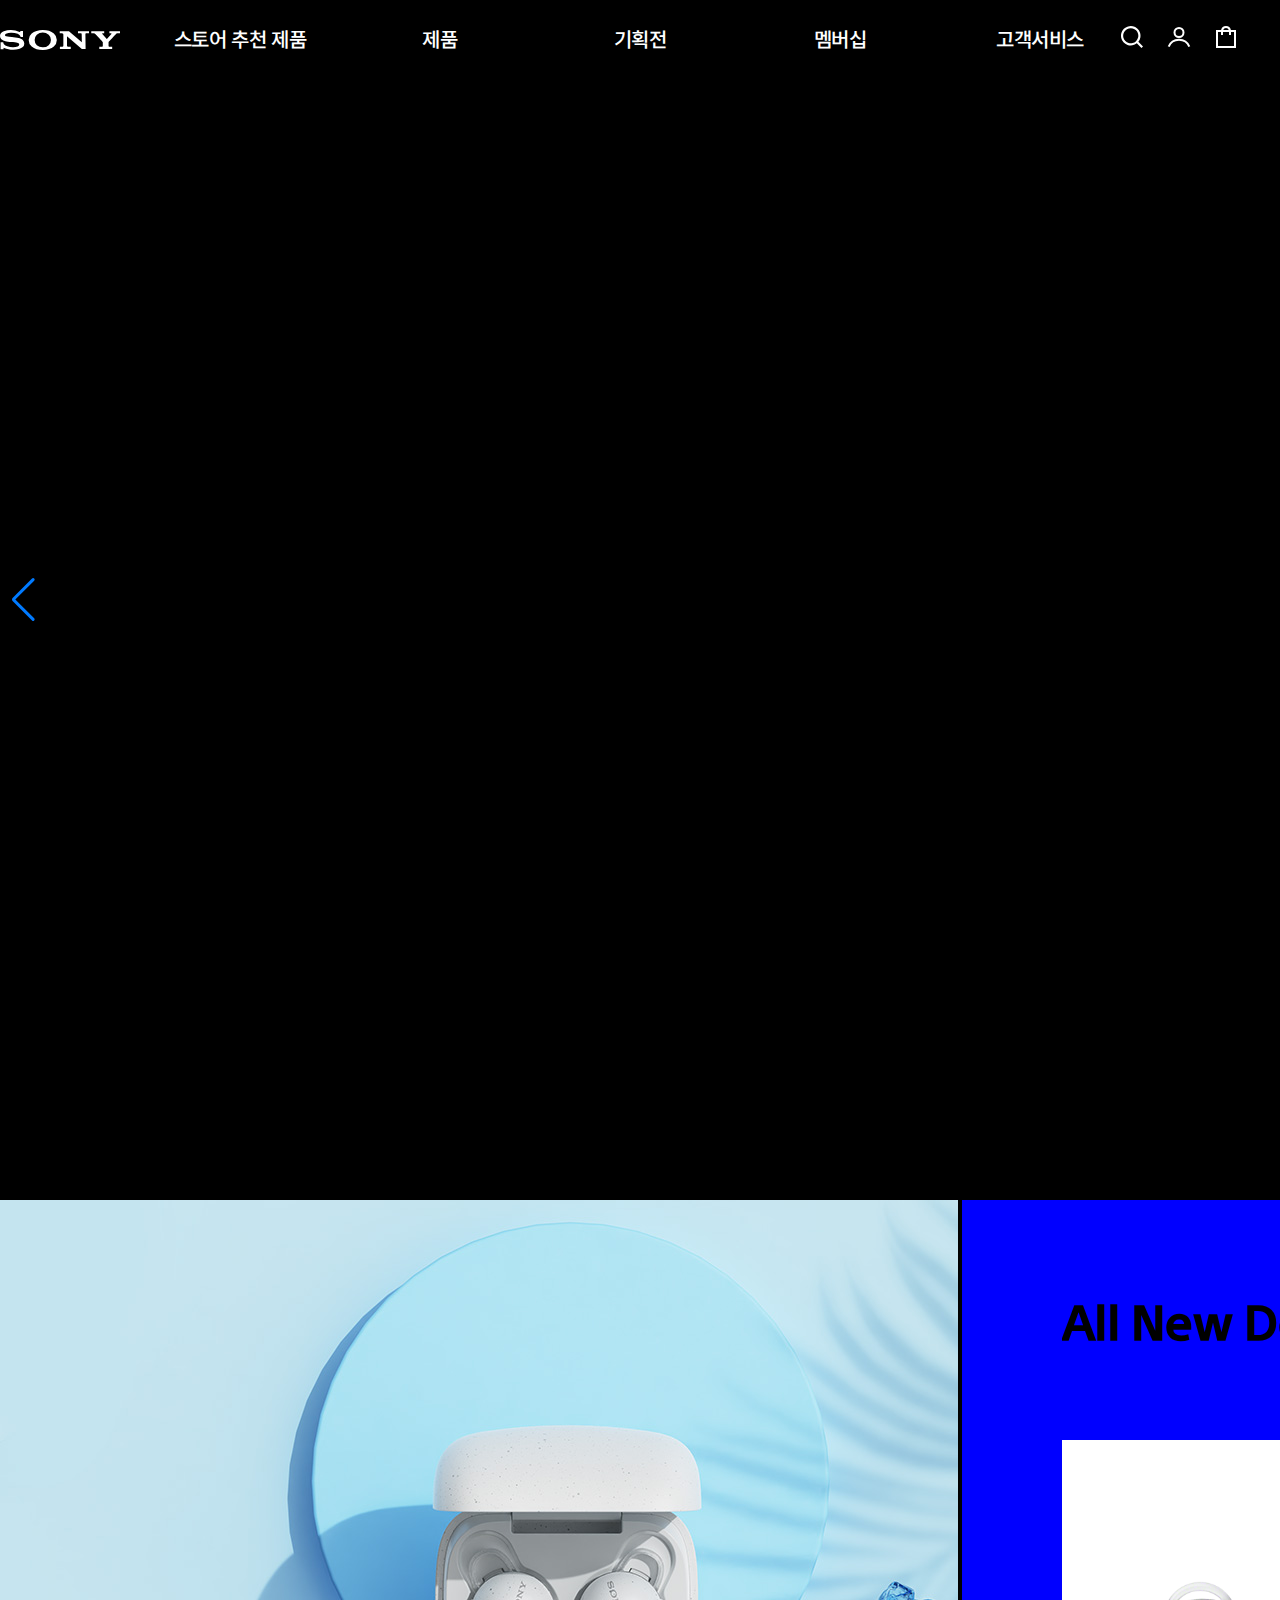
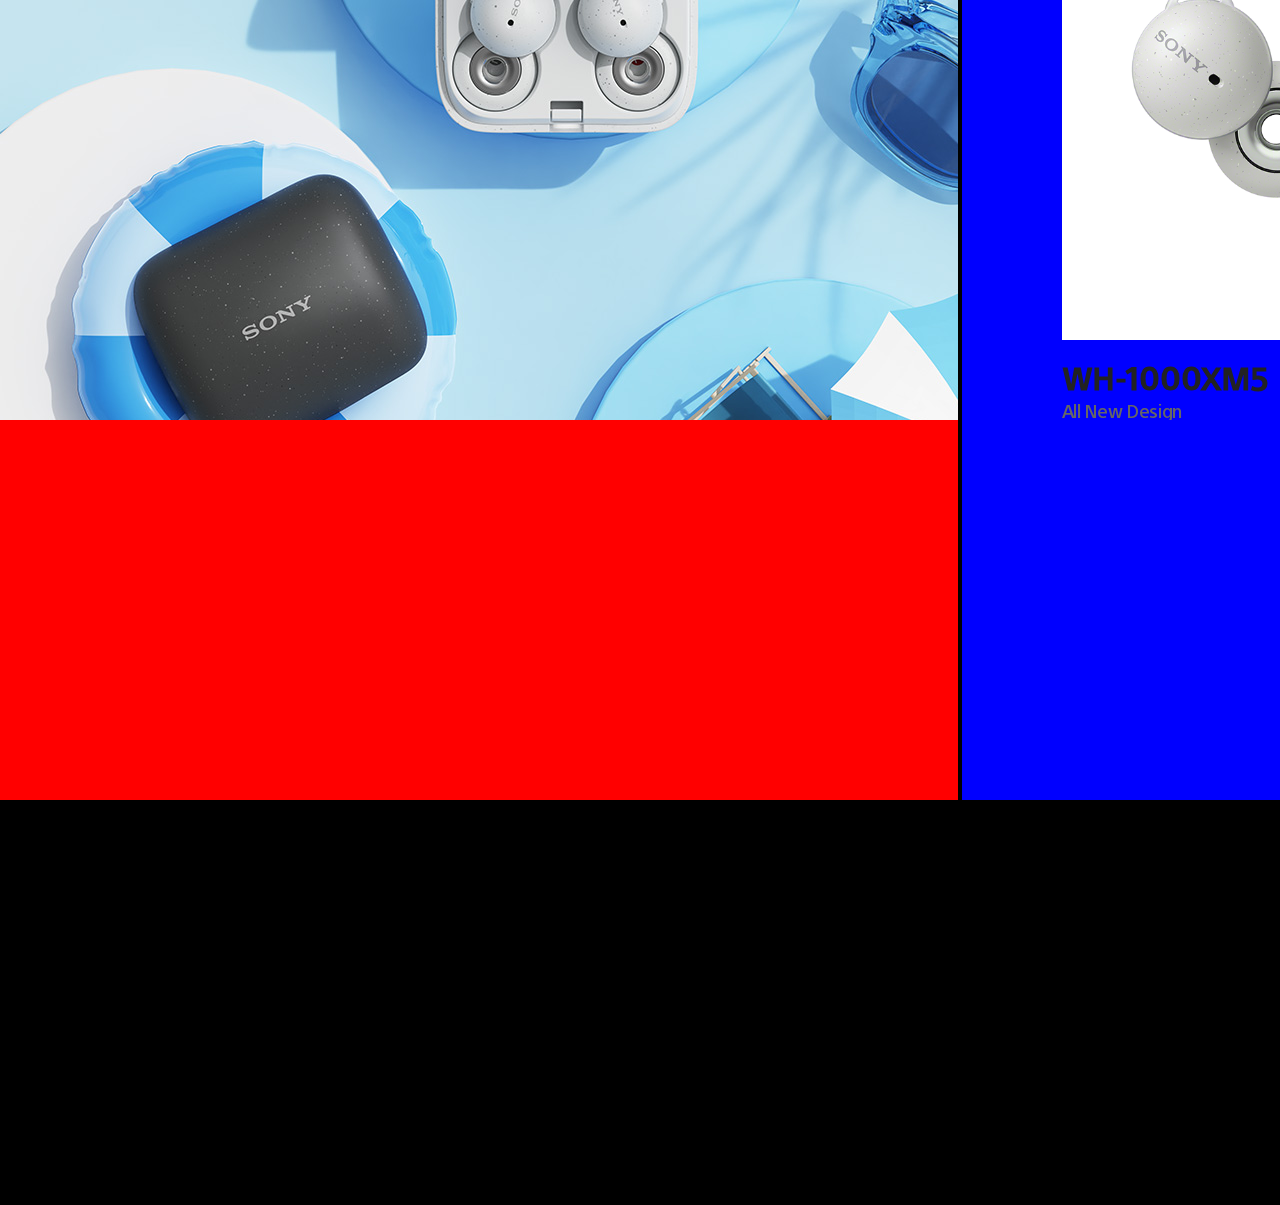
==== commit 733b2ab8: "fix signature" ====
--- a/index.html
+++ b/index.html
@@ -148,10 +148,11 @@
                                     </div>
                                     <div class="swiepr-slide sw-bg-5">
                                         <video autoplay playsinline loop muted class="sw-video-3">
-                                            <source src="https://image.sony.co.kr/newStore/video/220705_WH-1000XM5_30sec.mp4"
+                                            <source
+                                                src="https://image.sony.co.kr/newStore/video/220705_WH-1000XM5_30sec.mp4"
                                                 type="video/mp4">
                                         </video>
-                                        
+
                                     </div>
                                 </div>
 
@@ -166,7 +167,64 @@
                     </div>
                 </div>
                 <!-- signature -->
-                <section class="signature"></section>
+                <section class="signature">
+                    <div class="inner">
+                        <div class="swiper">
+                            <div class="swiper-container sw-signature-left">
+                                <div class="swiper-wrapper">
+                                    <div class="swiper-slide sig-bg-1">
+                                        <img src="images/signature-bg-1.jpeg" alt="">
+                                    </div>
+                                    <div class="swiper-slide sig-bg-2">
+                                        <img src="images/signature-bg-2.jpeg" alt="">
+                                    </div>
+                                    <div class="swiper-slide sig-bg-3">
+                                        <img src="images/signature-bg-3.jpeg" alt="">
+                                    </div>
+                                    <div class="swiper-slide sig-bg-4">
+                                        <img src="images/signature-bg-4.jpeg" alt="">
+                                    </div>
+                                </div>
+                            </div>
+                        </div>
+
+                        <div class="swiper">
+                            <div class="swiper-container sw-signature-right">
+                                <div class="swiper-wrapper">
+                                    <div class="swiper-slide">
+                                        <h2 class="slide-title">All New Design</h2>
+                                        <div class="subsig-bg-1">
+                                            <!-- <img src="images/signature-items-1.png" alt=""> -->
+                                        </div>
+                                        <h3 class="slide-subtitle">WH-1000XM5</h3>
+                                        <span class="slide-txt">All New Design</span>
+                                    </div>
+                                    <div class="swiper-slide">
+                                        <h2 class="slide-title">편안하게 몰입하다</h2>
+                                        <div class="subsig-bg-2">
+                                        </div>
+                                        <h3 class="slide-subtitle">LinkBuds S</h3>
+                                        <span class="slide-txt">편안하게 몰입하다, 링크버즈 S</span>
+                                    </div>
+                                    <div class="swiper-slide">
+                                        <h2 class="slide-title">표준의 초격차</h2>
+                                        <div class="subsig-bg-3">
+                                        </div>
+                                        <h3 class="slide-subtitle">ILCE-7M4</h3>
+                                        <span class="slide-txt">The Camera</span>
+                                    </div>
+                                    <div class="swiper-slide">
+                                        <h2 class="slide-title">벗지 않는 편안함</h2>
+                                        <div class="subsig-bg-4">
+                                        </div>
+                                        <h3 class="slide-subtitle">LinkBuds</h3>
+                                        <span class="slide-txt">벗지 않는 편안함, 링크버즈</span>
+                                    </div>
+                                </div>
+                            </div>
+                        </div>
+                    </div>
+                </section>
                 <!-- footer -->
                 <footer class="footer">
                     <div class="footer-wrap">
--- a/css/style.css
+++ b/css/style.css
@@ -380,25 +380,96 @@
 
 
 /* signature */
-.signature {}
+.signature {
+    margin-bottom: 400px;
+}
 
 .signature .inner {}
 
-.sw-control {}
-
-.sw-left {}
-
-.sw-bg-1 {}
-
-.sw-bg-2 {}
-
-.sw-bg-3 {}
-
-.sw-bg-4 {}
-
-
-
-
+.swiper {
+    display: initial;
+}
+
+.sw-signature-left {
+    display: inline-block;
+    width: 49.9%;
+    background-color: red;
+    margin: 0;
+}
+
+.sw-signature-right {
+    display: inline-block;
+    width: 49.9%;
+    background-color: blue;
+    margin: 0;
+}
+
+.sw-signature-right {
+    padding-left: 100px;
+}
+
+.slide-title {
+    color: #000;
+    font-size: 48px;
+    font-weight: 700;
+    line-height: 1.25;
+    overflow: hidden;
+    margin: 90px 0px;
+}
+
+.subsig-bg-1 {
+    position: relative;
+    display: block;
+    background: url('../images/signature-items-1.png') no-repeat center;
+    background-size: cover;
+    background-color: #fff;
+    width: 600px;
+    height: 500px;
+}
+
+.subsig-bg-2 {
+    position: relative;
+    display: block;
+    background: url('../images/signature-items-2.png') no-repeat center;
+    background-size: cover;
+    background-color: #fff;
+    width: 600px;
+    height: 500px;
+}
+
+.subsig-bg-3 {
+    position: relative;
+    display: block;
+    background: url('../images/signature-items-3.png') no-repeat center;
+    background-size: cover;
+    background-color: #fff;
+    width: 600px;
+    height: 500px;
+}
+
+.subsig-bg-4 {
+    position: relative;
+    display: block;
+    background: url('../images/signature-items-4.png') no-repeat center;
+    background-size: cover;
+    background-color: #fff;
+    width: 600px;
+    height: 500px;
+}
+
+.slide-subtitle {
+    margin-top: 16px;
+    font-size: 32px;
+    font-weight: 700;
+    line-height: 1.3;
+    color: #222;
+}
+
+.slide-txt {
+    margin-top: 4px;
+    font-size: 18px;
+    color: #666;
+}
 
 
 /* event */
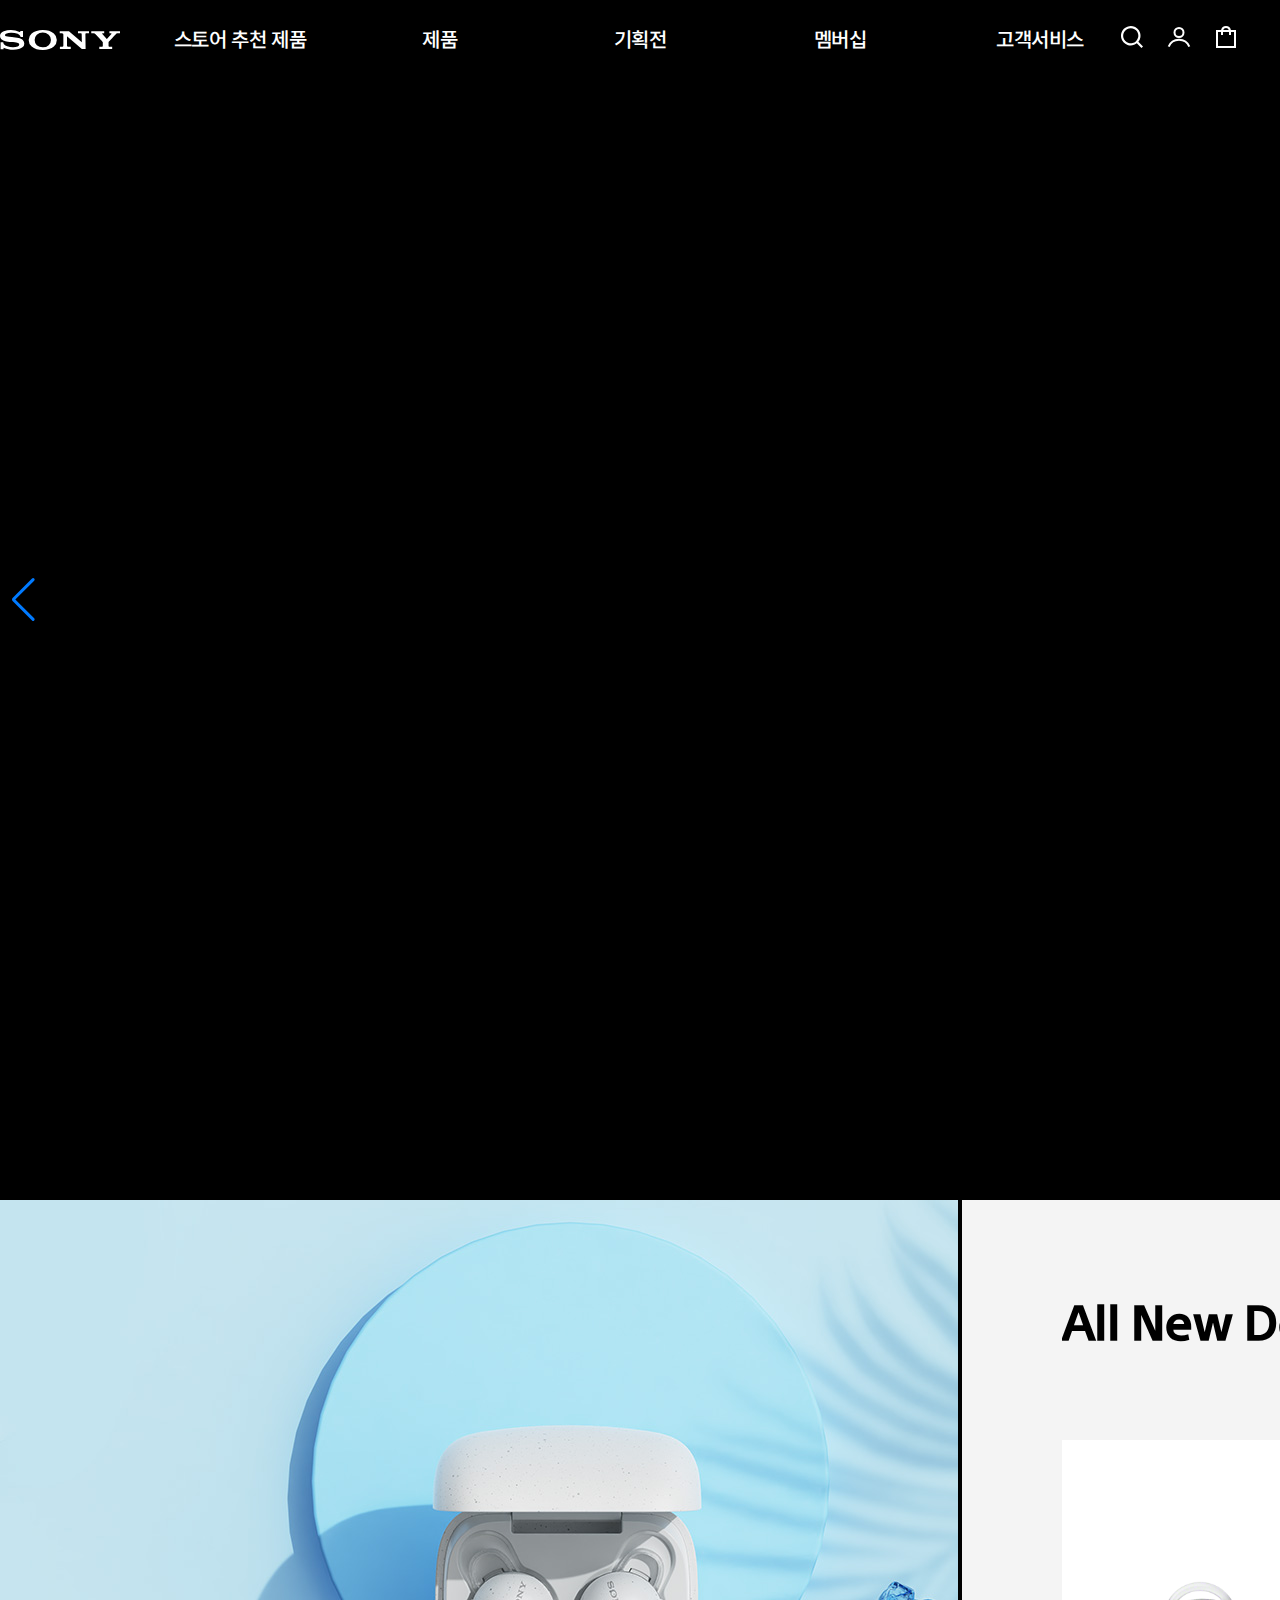
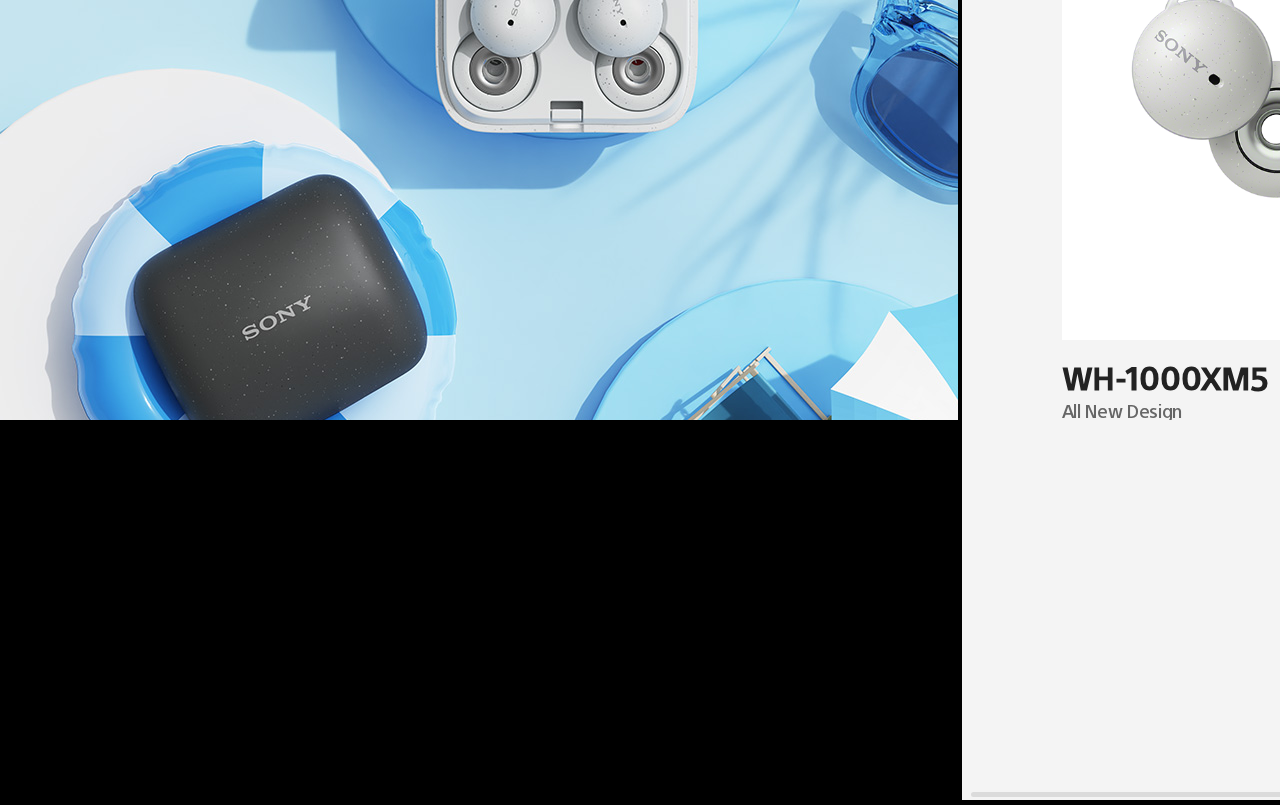
==== commit e6c6fc02: "fixed swiper.." ====
--- a/index.html
+++ b/index.html
@@ -221,10 +221,22 @@
                                         <span class="slide-txt">벗지 않는 편안함, 링크버즈</span>
                                     </div>
                                 </div>
-                            </div>
-                        </div>
+                                <div class="swiper-scrollbar sw-signature-scrollbar">
+
+                                </div>
+                            </div>
+                        </div>
+
                     </div>
                 </section>
+                <!-- event -->
+
+                <!-- product -->
+
+                <!-- banner -->
+
+                <!-- help -->
+
                 <!-- footer -->
                 <footer class="footer">
                     <div class="footer-wrap">
--- a/css/style.css
+++ b/css/style.css
@@ -380,9 +380,7 @@
 
 
 /* signature */
-.signature {
-    margin-bottom: 400px;
-}
+.signature {}
 
 .signature .inner {}
 
@@ -393,14 +391,14 @@
 .sw-signature-left {
     display: inline-block;
     width: 49.9%;
-    background-color: red;
+    /* background-color: red; */
     margin: 0;
 }
 
 .sw-signature-right {
     display: inline-block;
     width: 49.9%;
-    background-color: blue;
+    background-color: #f4f4f4;
     margin: 0;
 }
 
@@ -471,6 +469,14 @@
     color: #666;
 }
 
+.swiper-scrollbar {
+    position: absolute;
+    display: block;
+    width: 200px;
+    height: 3px;
+    bottom: 0;
+    right: 20px;
+}
 
 /* event */
 
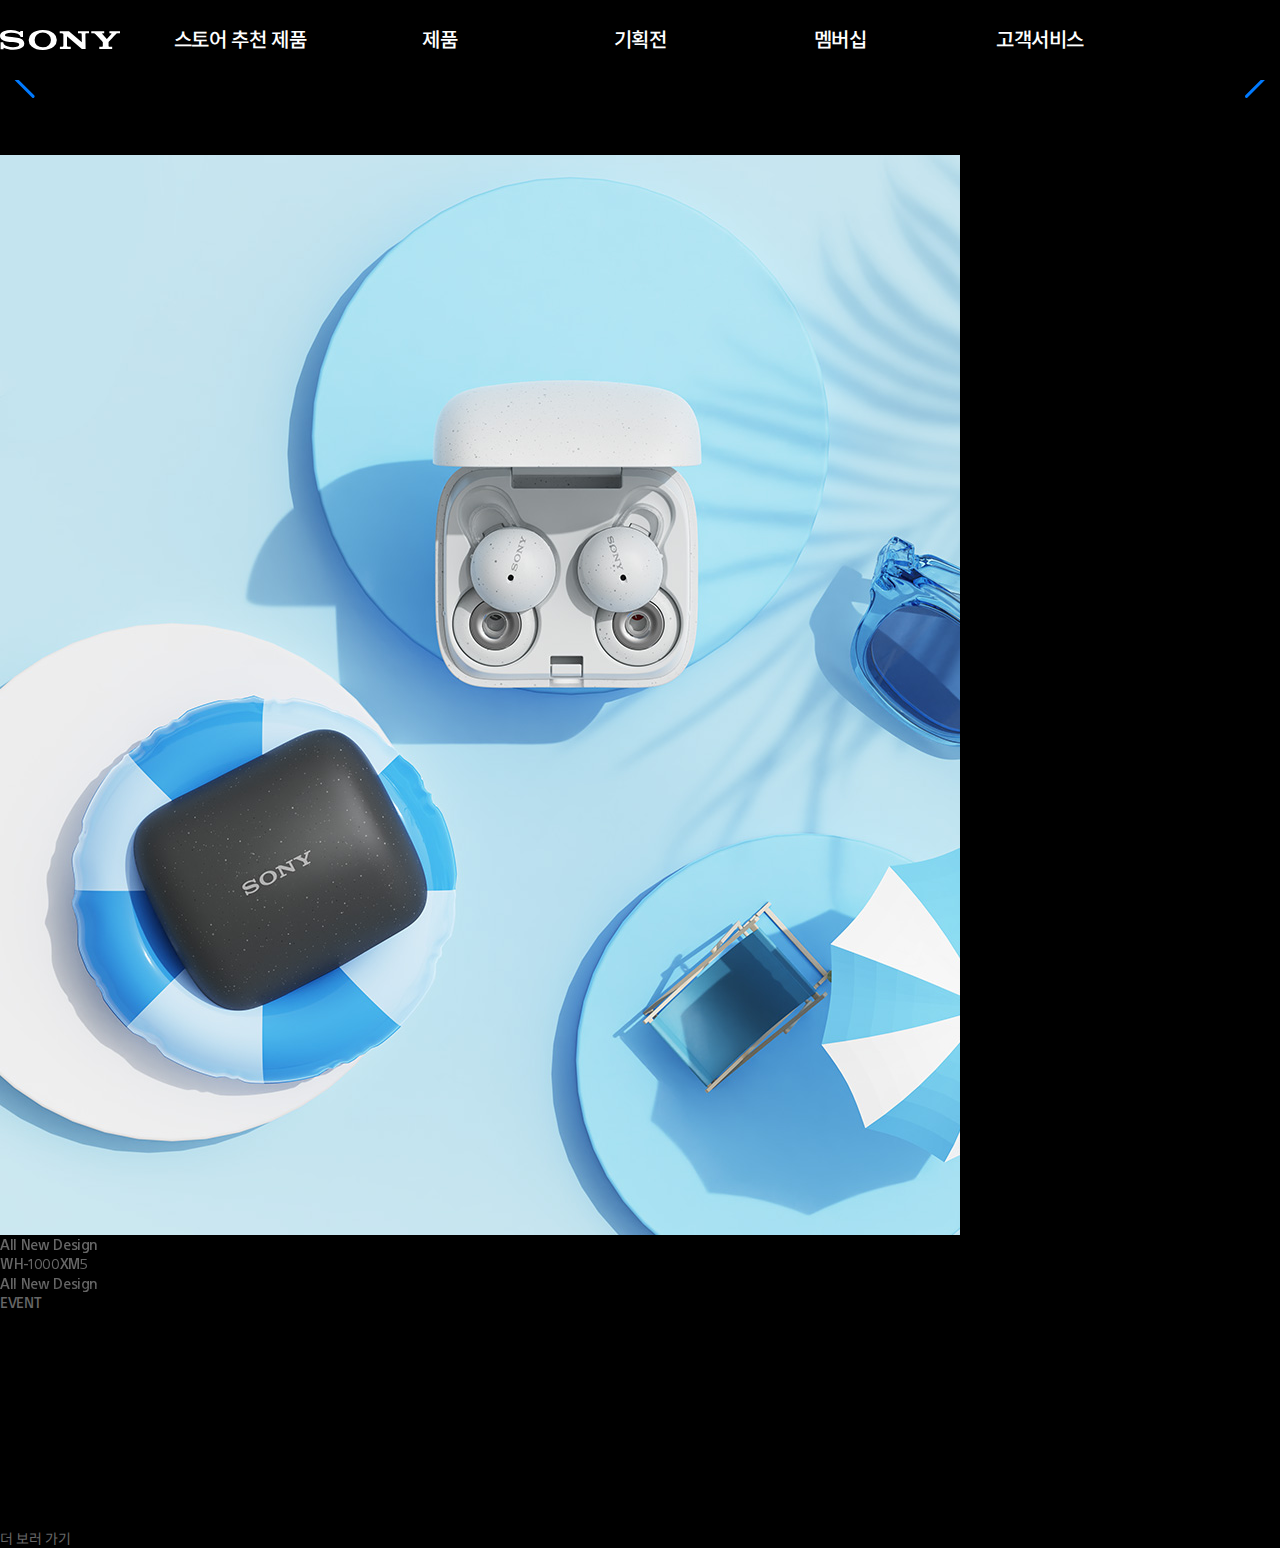
==== commit 61491372: "refectoring change scss" ====
--- a/index.html
+++ b/index.html
@@ -52,7 +52,8 @@
     <!-- reset -->
     <link rel="stylesheet" href="css/reset.css">
 
-    <link rel="stylesheet" href="css/style.css">
+    <link rel="stylesheet" href="css/main.css">
+    <!-- <link rel="stylesheet" href="css/style.css"> -->
     <script src="js/script.js"></script>
 </head>
 
@@ -61,7 +62,7 @@
         <!-- header -->
         <header class="header">
             <div class="inner">
-                <a href="#" class="logo"><img src="images/logo.cae2c042.svg" alt=""> Sony</a>
+                <a href="#" class="logo"><img src="images/logo.cae2c042.svg" alt="">Sony</a>
                 <nav class="gnb">
                     <ul class="depth1 clearfix">
                         <li>
@@ -228,9 +229,48 @@
                         </div>
 
                     </div>
+                    <!-- 수정사항 right 와 left를 나누지말고 left를 전체 swiper로 존재하고 그안에 div를 만들어서 넘어가게 만들어보자 -->
                 </section>
                 <!-- event -->
-
+                <div class="event">
+                    <div class="inner">
+                        <h2 class="event-title">
+                            EVENT
+                        </h2>
+                        <div class="event-items">
+                            <div class="event-items-1">
+                                <a href="#">
+                                    <div class="items-index">
+                                        <h3>링크버즈 사고 버디하고!</h3>
+                                        <p>링크버즈 구매 고객님께 드리는 특별한 혜택!</p>
+                                    </div>
+                                </a>
+                            </div>
+                            <ul class="event-items-list clearfix">
+                                <li><a href="#">
+                                        <img src="" alt="">
+                                        <h3>여름방학, 일취월장</h3>
+                                        <p>언제 어디서나, 집중을 위한 필수템!</p>
+                                    </a></li>
+                                <li><a href="#">
+                                        <a href="#">
+                                            <img src="" alt="">
+                                            <h3>여름방학, 일취월장</h3>
+                                            <p>언제 어디서나, 집중을 위한 필수템!</p>
+                                        </a>
+                                    </a></li>
+                                <li><a href="#">
+                                        <a href="#">
+                                            <img src="" alt="">
+                                            <h3>여름방학, 일취월장</h3>
+                                            <p>언제 어디서나, 집중을 위한 필수템!</p>
+                                        </a>
+                                    </a></li>
+                            </ul>
+                            <div class="span">더 보러 가기</div>
+                        </div>
+                    </div>
+                </div>
                 <!-- product -->
 
                 <!-- banner -->
--- a/css/main.css
+++ b/css/main.css
@@ -0,0 +1,162 @@
+@charset "UTF-8";
+/* font */
+@import url("https://fonts.googleapis.com/css2?family=Noto+Sans+KR:wght@400;700&family=Roboto:wght@300;400;700&display=swap");
+@font-face {
+  font-family: "SSTpro";
+  src: url("font/sstpro-bold.woff2");
+}
+@font-face {
+  font-family: "SSTpro";
+  src: url("font/sstpro-light.woff2");
+}
+@font-face {
+  font-family: "SSTpro";
+  src: url("font/sstpro-medium.woff2");
+}
+@font-face {
+  font-family: "Segoe UI";
+  src: url("font/Segoe UI.ttf");
+}
+@font-face {
+  font-family: "Segoe UI";
+  src: url("font/Segoe UI Bold.ttf");
+}
+@font-face {
+  font-family: "Segoe UI";
+  src: url("font/Segoe UI Bold Italic.ttf");
+}
+@font-face {
+  font-family: "Segoe UI";
+  src: url("font/Segoe UI Italic.ttf");
+}
+/* reset */
+* {
+  margin: 0;
+  padding: 0;
+  box-sizing: border-box;
+}
+
+ul,
+li {
+  list-style: none;
+}
+
+img {
+  vertical-align: middle;
+  border: 0;
+}
+
+a {
+  color: black;
+  text-decoration: none;
+}
+
+html {
+  font-size: 10px;
+  overflow-x: hidden;
+}
+
+button {
+  cursor: pointer;
+  font-size: inherit;
+  border-radius: 0;
+  background: none;
+  border: none;
+}
+
+body {
+  min-width: 320px;
+  display: block;
+  font-family: "SSTPro", "Noto Sans KR", -apple-system, BlinkMacSystemFont, "Segoe UI", "Roboto", "Helvetica Neue", Arial, sans-serif, "Apple Color Emoji", "Segoe UI Emoji", "Segoe UI Symbol";
+  /* no*/
+  font-size: 14px;
+  line-height: 1.4;
+  letter-spacing: -0.025em;
+  color: #666;
+  margin: 0 auto;
+  overflow-x: hidden;
+  background-color: #000;
+}
+
+/* 공통클래스 */
+.clearfix::after {
+  content: "";
+  position: relative;
+  display: block;
+  width: 100%;
+  clear: both;
+}
+
+.inner {
+  position: relative;
+  display: block;
+  max-width: 1920px;
+  margin: 0 auto;
+}
+
+/* header */
+.header {
+  position: absolute;
+  display: block;
+  height: 80px;
+  left: 0;
+  top: 0;
+  overflow: hidden;
+  width: 100%;
+  background-color: #000;
+  z-index: 9999;
+}
+.header .inner {
+  position: relative;
+  display: block;
+  max-width: 1920px;
+  margin: 0 auto;
+}
+.header .inner .logo {
+  position: relative;
+  display: inline-block;
+  width: 120px;
+  height: 20px;
+  padding: 30px 0;
+  font-size: 0;
+}
+.header .inner .gnb {
+  position: absolute;
+  top: 0;
+  transform: translateX(-50%);
+  left: 50%;
+  display: block;
+  width: 1000px;
+  height: 450px;
+  margin: 0 auto;
+}
+.header .inner .gnb .depth1 {
+  position: relative;
+  display: table;
+  table-layout: fixed;
+}
+.header .inner .gnb .depth1 > li {
+  position: relative;
+  display: table-cell;
+  width: 200px;
+}
+.header .inner .gnb .depth1 > li :hover > a {
+  color: #5865f5;
+}
+.header .inner .gnb .depth1 > li > a {
+  position: relative;
+  display: block;
+  text-align: center;
+  font-size: 20px;
+  font-weight: 500;
+  padding: 25px 0;
+  color: #fff;
+}
+/* main */
+/* visual */
+/* signature */
+/* event */
+/* product */
+/* banner */
+/* help */
+/* footer *//*# sourceMappingURL=main.css.map */--- a/css/style.css
+++ b/css/style.css
@@ -479,6 +479,68 @@
 }
 
 /* event */
+.event {}
+
+.event .inner {
+    position: relative;
+    display: block;
+    width: 100%;
+    height: 100%;
+    background-color: #fff;
+    padding: 20px;
+    padding-left: 20px;
+    padding-right: 25px;
+}
+
+.event-title {
+    font-size: 48px;
+    font-weight: 700;
+    text-align: center;
+    color: #000;
+    margin-bottom: 20px;
+}
+
+.event-items {
+    display: block;
+    width: 100%;
+    height: 100%;
+}
+
+.items-index {
+    margin-top: 110px;
+}
+
+.event-items-1 a {
+    background: url('../images/event-bg-1.jpeg') no-repeat center;
+    background-size: cover;
+    display: block;
+    width: 1872px;
+    height: 608px;
+    padding: 150px 300px;
+}
+
+.items-index h3 {
+    font-size: 40px;
+    font-weight: 700;
+    line-height: 1.3;
+    margin-bottom: 8px;
+    color: #222;
+}
+
+.items-index p {
+    font-size: 18px;
+    line-height: 1.4;
+    color: #666;
+}
+
+.event-items-list {}
+
+.event-items-list li {
+    float: left;
+    width: calc(100% / 3);
+}
+
+.event-items-list a {}
 
 /* product */
 
